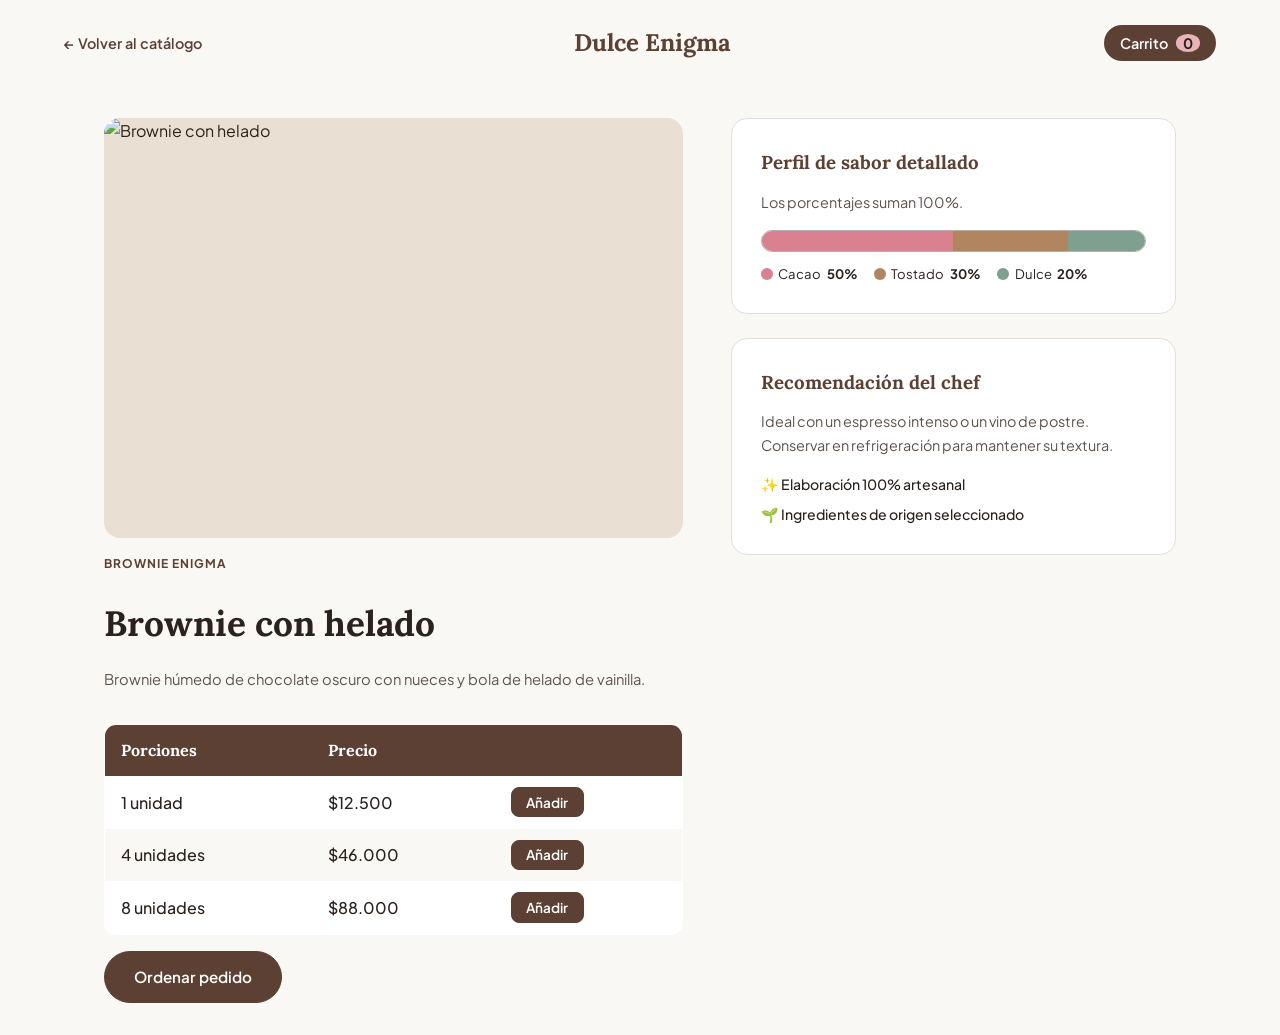
==== brownie.html @ 3a61533d "actu" ====
<!DOCTYPE html>
<html lang="es">
<head>
<meta charset="UTF-8">
<meta name="viewport" content="width=device-width, initial-scale=1.0">
<title>Brownie con helado | Dulce Enigma</title>
<link href="https://fonts.googleapis.com/css2?family=Lora:wght@400..700&family=Plus+Jakarta+Sans:wght@400;500;600;700&display=swap" rel="stylesheet">
<link rel="stylesheet" href="css/estilos.css">
<link rel="icon" type="image/png" href="img/pngwing.com.png">
</head>
<body>
<header class="encabezado"><a href="index.html" class="volver">← Volver al catálogo</a><div class="logo">Dulce Enigma</div><a href="index.html#pedido" class="enlacecarrito">Carrito <span class="contador">0</span></a></header>
<main class="detalle">
  <div class="columnaizquierda">
    <div class="fotodetalle"><img src="https://images.unsplash.com/photo-1578985545062-69928b1d9587?auto=format&fit=crop&w=800&q=80" alt="Brownie con helado"></div>
    <span class="etiqueta">Brownie Enigma</span>
    <h1>Brownie con helado</h1>
    <p class="descripcion">Brownie húmedo de chocolate oscuro con nueces y bola de helado de vainilla.</p>
    <table class="tablaporciones">
      <thead><tr><th>Porciones</th><th>Precio</th><th></th></tr></thead>
      <tbody><tr><td>1 unidad</td><td>$12.500</td><td><button class="boton agregar" data-nombre="Brownie con helado · 1 unidad" data-precio="12500">Añadir</button></td></tr><tr><td>4 unidades</td><td>$46.000</td><td><button class="boton agregar" data-nombre="Brownie con helado · 4 unidades" data-precio="46000">Añadir</button></td></tr><tr><td>8 unidades</td><td>$88.000</td><td><button class="boton agregar" data-nombre="Brownie con helado · 8 unidades" data-precio="88000">Añadir</button></td></tr></tbody>
    </table>
    <div class="filaprecio"><a href="index.html#pedido" class="boton botonsolido">Ordenar pedido</a></div>
  </div>
  <div class="columnaderecha">
    <div class="cajadetalle"><h3>Perfil de sabor detallado</h3><p>Los porcentajes suman 100%.</p><div class="barraapilada"><span style="width:50%;background:#D98190"></span><span style="width:30%;background:#B08560"></span><span style="width:20%;background:#7FA08E"></span></div><ul class="leyenda"><li><i style="background:#D98190"></i>Cacao <b>50%</b></li><li><i style="background:#B08560"></i>Tostado <b>30%</b></li><li><i style="background:#7FA08E"></i>Dulce <b>20%</b></li></ul></div>
    <div class="cajadetalle"><h3>Recomendación del chef</h3><p>Ideal con un espresso intenso o un vino de postre. Conservar en refrigeración para mantener su textura.</p><ul class="consejos"><li>✨ Elaboración 100% artesanal</li><li>🌱 Ingredientes de origen seleccionado</li></ul></div>
  </div>
</main>
<script src="js/carrito.js"></script>
</body>
</html>
---- css/estilos.css ----
:root {
    --crema: #FAF8F5;
    --blanco: #FFFFFF;
    --texto: #2B221E;
    --suave: #5E534D;
    --rosa: #E8B4B8;
    --choco: #5C4033;
    --chocooscuro: #3E2A20;
    --borde: #E4DFD6;
    --titulo: 'Lora', serif;
    --cuerpo: 'Plus Jakarta Sans', sans-serif;
}

* {
    margin: 0;
    padding: 0;
    box-sizing: border-box;
}

html {
    scroll-behavior: smooth;
}

body {
    background: var(--crema);
    color: var(--texto);
    font-family: var(--cuerpo);
    line-height: 1.6;
}

a:focus-visible,
button:focus-visible,
input:focus-visible,
select:focus-visible,
textarea:focus-visible {
    outline: 3px solid var(--choco);
    outline-offset: 2px;
}

.encabezado {
    display: flex;
    justify-content: space-between;
    align-items: center;
    flex-wrap: wrap;
    gap: 1rem;
    padding: 1.5rem 5%;
    max-width: 1300px;
    margin: 0 auto;
}

.logo {
    font-family: var(--titulo);
    font-size: 1.5rem;
    font-weight: 700;
    color: var(--choco);
}

.logoclaro {
    color: var(--blanco);
    margin-bottom: .5rem;
}

.enlaces {
    display: flex;
    gap: 1.5rem;
    align-items: center;
    flex-wrap: wrap;
}

.enlaces a,
.volver {
    text-decoration: none;
    color: var(--suave);
    font-size: .9rem;
    font-weight: 500;
}

.enlaces a:hover,
.volver:hover {
    color: var(--texto);
}

.volver {
    color: var(--choco);
    font-weight: 600;
}

.portada {
    position: relative;
    text-align: center;
    padding: 4rem 5% 3rem;
    overflow: hidden;
}

.contenidoportada {
    position: relative;
    max-width: 760px;
    margin: 0 auto;
}

.adorno {
    position: absolute;
    border-radius: 50%;
    z-index: 0;
}

.adornouno {
    width: 260px;
    height: 260px;
    background: var(--rosa);
    opacity: .35;
    top: -80px;
    left: -70px;
}

.adornodos {
    width: 200px;
    height: 200px;
    background: #C2A68C;
    opacity: .3;
    bottom: -60px;
    right: -50px;
}

.insignia {
    display: inline-block;
    font-size: .75rem;
    letter-spacing: 1.5px;
    text-transform: uppercase;
    color: var(--chocooscuro);
    background: #F1E4D6;
    padding: .4rem 1rem;
    border-radius: 50px;
    margin-bottom: 1.2rem;
    font-weight: 700;
}

.portada h1 {
    font-family: var(--titulo);
    font-size: clamp(2.2rem,5vw,3.6rem);
    line-height: 1.15;
    margin-bottom: 1rem;
}

.portada p {
    color: var(--suave);
    font-size: 1.1rem;
    margin-bottom: 2rem;
}

.boton {
    display: inline-block;
    background: transparent;
    border: 1.5px solid var(--choco);
    color: var(--choco);
    padding: .55rem 1.1rem;
    border-radius: 8px;
    font-family: var(--cuerpo);
    font-size: .85rem;
    font-weight: 600;
    cursor: pointer;
    text-decoration: none;
    text-align: center;
    transition: .3s;
}

.boton:hover {
    background: var(--choco);
    color: var(--blanco);
}

.botonsolido {
    background: var(--choco);
    color: var(--blanco);
    border-radius: 30px;
    padding: .8rem 1.8rem;
    font-size: .95rem;
}

.botonsolido:hover {
    background: var(--chocooscuro);
}

.botonclaro {
    border-color: var(--blanco);
    color: var(--blanco);
}

.botonclaro:hover {
    background: var(--blanco);
    color: var(--chocooscuro);
}

.carrusel {
    position: relative;
    max-width: 1100px;
    margin: 1rem auto 0;
    padding: 0 5%;
}

.ventana {
    scroll-behavior: smooth;
    overflow-x: auto;
    scroll-snap-type: x mandatory;
    border-radius: 20px;
}

.pista {
    display: flex;
}

.diapositiva {
    scroll-snap-align: start;
    min-width: 100%;
    position: relative;
    height: 380px;
    background: var(--chocooscuro);
}

.diapositiva img {
    width: 100%;
    height: 100%;
    object-fit: cover;
    opacity: .75;
}

.textodiapositiva {
    position: absolute;
    inset: auto 0 0 0;
    padding: 2rem;
    color: var(--blanco);
    background: linear-gradient(transparent,rgba(30,18,12,.92) 60%);
}

.textodiapositiva h3 {
    font-family: var(--titulo);
    font-size: 1.8rem;
    margin: .3rem 0;
}

.textodiapositiva p {
    max-width: 520px;
    margin-bottom: 1rem;
}

.textodiapositiva .insignia {
    margin: 0;
}

.separador {
    text-align: center;
    color: var(--choco);
    letter-spacing: 1rem;
    padding: 2.5rem 0 1rem;
}

.consola {
    background: var(--blanco);
    border: 1px solid var(--borde);
    padding: 1.8rem;
    border-radius: 16px;
    box-shadow: 0 10px 30px rgba(92,64,51,.06);
    display: flex;
    flex-direction: column;
    gap: 1.4rem;
    align-items: center;
    max-width: 500px;
    margin: 0 auto;
}

.filtros {
    display: flex;
    flex-wrap: wrap;
    gap: .5rem;
    justify-content: center;
}

.botonfiltro {
    background: var(--crema);
    border: 1px solid var(--borde);
    padding: .5rem 1.2rem;
    border-radius: 30px;
    font-family: var(--cuerpo);
    font-size: .85rem;
    color: var(--suave);
    cursor: pointer;
    transition: .3s;
}

.botonfiltro:hover,
.botonfiltro.activo {
    background: var(--choco);
    color: var(--blanco);
    border-color: var(--choco);
}

.intensidad {
    width: 100%;
    max-width: 350px;
    display: flex;
    flex-direction: column;
    gap: .5rem;
    font-size: .85rem;
    color: var(--suave);
}

.intensidad span {
    color: var(--choco);
    font-weight: 700;
}

input[type=range] {
    width: 100%;
    accent-color: var(--choco);
    cursor: pointer;
}

.seccion {
    max-width: 1300px;
    margin: 0 auto;
    padding: 4rem 5%;
}

.titulo {
    font-family: var(--titulo);
    font-size: 2rem;
    text-align: center;
    margin-bottom: 2.5rem;
}

.titulo::after {
    content: "";
    display: block;
    width: 60px;
    height: 3px;
    background: var(--rosa);
    margin: .8rem auto 0;
    border-radius: 3px;
}

.rejilla {
    display: grid;
    grid-template-columns: repeat(auto-fit,minmax(300px,1fr));
    gap: 2rem;
}

.tarjeta {
    background: var(--blanco);
    border-radius: 16px;
    overflow: hidden;
    border: 1px solid var(--borde);
    transition: .3s;
}

.tarjeta:hover {
    transform: translateY(-6px);
    box-shadow: 0 12px 30px rgba(92,64,51,.12);
}

.foto {
    height: 230px;
    overflow: hidden;
    background: #EADFD3;
}

.foto img {
    width: 100%;
    height: 100%;
    object-fit: cover;
    transition: transform .5s;
}

.tarjeta:hover .foto img {
    transform: scale(1.05);
}

.info {
    padding: 1.5rem;
}

.etiqueta {
    display: block;
    font-size: .75rem;
    color: var(--choco);
    font-weight: 700;
    text-transform: uppercase;
    letter-spacing: 1px;
    margin-bottom: .4rem;
}

.info h3 {
    font-family: var(--titulo);
    font-size: 1.3rem;
    margin-bottom: .4rem;
}

.descripcion {
    font-size: .92rem;
    color: var(--suave);
    margin-bottom: 1rem;
}

.notas {
    margin: 1rem 0;
    padding-top: .8rem;
    border-top: 1px solid var(--borde);
}

.barra {
    width: var(--ancho);
    background: var(--color);
    padding: .35rem .8rem;
    border-radius: 4px;
}

.barra span {
    font-size: .78rem;
    font-weight: 700;
    color: var(--texto);
}

.precio {
    font-weight: 700;
    font-size: 1.15rem;
}

.beneficios {
    display: grid;
    grid-template-columns: repeat(auto-fit,minmax(220px,1fr));
    gap: 1.5rem;
    background: #F1E4D6;
    padding: 3rem 5%;
    text-align: center;
}

.beneficios span {
    font-size: 2rem;
}

.beneficios h3 {
    font-family: var(--titulo);
    margin: .4rem 0;
    color: var(--chocooscuro);
}

.beneficios p {
    font-size: .9rem;
    color: var(--texto);
}

.filosofia {
    text-align: center;
    max-width: 780px;
}

.filosofia p {
    color: var(--suave);
    font-size: 1.1rem;
}

.cajapedido {
    display: grid;
    grid-template-columns: 1fr 1.3fr;
    gap: 2rem;
    align-items: start;
}

.resumen,
.formulario {
    background: var(--blanco);
    border: 1px solid var(--borde);
    border-radius: 16px;
    padding: 1.8rem;
    box-shadow: 0 10px 30px rgba(92,64,51,.05);
}

.resumen h3 {
    font-family: var(--titulo);
    margin-bottom: 1rem;
}

.nota {
    font-size: .8rem;
    color: var(--suave);
    margin-top: .5rem;
}

.formulario {
    display: flex;
    flex-direction: column;
    gap: 1rem;
}

.formulario label,
.formulario legend {
    display: flex;
    flex-direction: column;
    gap: .3rem;
    font-size: .85rem;
    font-weight: 600;
}

.formulario input,
.formulario select,
.formulario textarea {
    font-family: var(--cuerpo);
    font-size: .95rem;
    padding: .65rem .8rem;
    border: 1.5px solid #B9AEA5;
    border-radius: 8px;
    background: var(--blanco);
    color: var(--texto);
}

.fila {
    display: grid;
    grid-template-columns: 1fr 1fr;
    gap: 1rem;
}

fieldset {
    border: none;
    display: flex;
    gap: 1.5rem;
    flex-wrap: wrap;
}

.formulario .opcion {
    flex-direction: row;
    align-items: center;
    gap: .5rem;
    font-weight: 500;
}

.formulario .opcion input {
    accent-color: var(--choco);
}

.piedepagina {
    background: var(--chocooscuro);
    color: #F3EAE1;
    padding: 3rem 5% 1.5rem;
    margin-top: 2rem;
}

.columnas {
    max-width: 1200px;
    margin: 0 auto;
    display: grid;
    grid-template-columns: repeat(auto-fit,minmax(200px,1fr));
    gap: 2rem;
}

.piedepagina h4 {
    font-family: var(--titulo);
    color: var(--rosa);
    margin-bottom: .6rem;
}

.piedepagina a {
    color: #F3EAE1;
}

.piedepagina p {
    font-size: .9rem;
}

.derechos {
    text-align: center;
    border-top: 1px solid #6B5346;
    margin-top: 2rem;
    padding-top: 1rem;
}

.detalle {
    max-width: 1200px;
    margin: 2rem auto;
    padding: 0 5%;
    display: grid;
    grid-template-columns: 1.3fr 1fr;
    gap: 3rem;
    align-items: start;
}

.columnaizquierda {
    display: flex;
    flex-direction: column;
    gap: 1rem;
}

.fotodetalle {
    height: 420px;
    border-radius: 16px;
    overflow: hidden;
    background: #EADFD3;
}

.fotodetalle img {
    width: 100%;
    height: 100%;
    object-fit: cover;
}

.columnaizquierda h1 {
    font-family: var(--titulo);
    font-size: 2.2rem;
}

.filaprecio {
    display: flex;
    align-items: center;
    gap: 2rem;
}

.columnaderecha {
    display: flex;
    flex-direction: column;
    gap: 1.5rem;
}

.cajadetalle {
    background: var(--blanco);
    border: 1px solid var(--borde);
    padding: 1.8rem;
    border-radius: 16px;
}

.cajadetalle h3 {
    font-family: var(--titulo);
    color: var(--choco);
    margin-bottom: .8rem;
}

.cajadetalle p {
    font-size: .9rem;
    color: var(--suave);
    margin-bottom: 1rem;
}

.barrasabiertas {
    display: flex;
    flex-direction: column;
    gap: .6rem;
}

.consejos {
    list-style: none;
    display: flex;
    flex-direction: column;
    gap: .5rem;
    font-size: .88rem;
    font-weight: 500;
}

@media (max-width: 900px) {
    .detalle,
    .cajapedido {
        grid-template-columns: 1fr;
    }
    .diapositiva {
        height: 320px;
    }
}

@media (max-width: 520px) {
    .fila {
        grid-template-columns: 1fr;
    }
    .enlaces {
        gap: .8rem;
    }
}

@media (prefers-reduced-motion: reduce) {
    * {
        transition: none !important;
        scroll-behavior: auto;
    }
}

.busqueda {
    width: 100%;
}

.busqueda input {
    width: 100%;
    font-family: var(--cuerpo);
    font-size: .95rem;
    padding: .75rem 1.2rem;
    border: 1.5px solid #B9AEA5;
    border-radius: 30px;
    background: var(--blanco);
    color: var(--texto);
}

.soloetiqueta {
    position: absolute;
    width: 1px;
    height: 1px;
    overflow: hidden;
    clip: rect(0 0 0 0);
}

.barraapilada {
    display: flex;
    height: 22px;
    border-radius: 11px;
    overflow: hidden;
    border: 1px solid #B9AEA5;
    margin-bottom: .7rem;
}

.barraapilada span {
    display: block;
    height: 100%;
}

.leyenda {
    list-style: none;
    display: flex;
    flex-wrap: wrap;
    gap: .3rem 1rem;
    font-size: .82rem;
    color: var(--texto);
}

.leyenda li {
    display: flex;
    align-items: center;
    gap: .35rem;
}

.leyenda i {
    width: 12px;
    height: 12px;
    border-radius: 50%;
    display: inline-block;
}

.tablaporciones {
    width: 100%;
    border-collapse: collapse;
    background: var(--blanco);
    border: 1px solid var(--borde);
    border-radius: 12px;
    overflow: hidden;
}

.tablaporciones th {
    background: var(--choco);
    color: var(--blanco);
    text-align: left;
    padding: .8rem 1rem;
    font-family: var(--titulo);
}

.tablaporciones td {
    padding: .7rem 1rem;
    color: var(--texto);
    font-weight: 500;
}

.tablaporciones tbody tr:nth-child(even) {
    background: var(--crema);
}

.notas summary {
    cursor: pointer;
    font-size: .75rem;
    color: var(--suave);
    text-transform: uppercase;
    letter-spacing: 1.2px;
    font-weight: 700;
}

.notas summary:hover {
    color: var(--choco);
}

.notas .barraapilada {
    margin-top: .8rem;
}

.flechacarrusel {
    position: absolute;
    top: 50%;
    transform: translateY(-50%);
    width: 44px;
    height: 44px;
    border-radius: 50%;
    background: var(--blanco);
    color: var(--chocooscuro);
    font-size: 1.6rem;
    text-decoration: none;
    display: flex;
    align-items: center;
    justify-content: center;
    box-shadow: 0 4px 12px rgba(0, 0, 0, .25);
}

.izquierda {
    left: 12px;
}

.derecha {
    right: 12px;
}

.pietarjeta {
    display: flex;
    justify-content: space-between;
    align-items: center;
    border-top: 1px solid var(--borde);
    padding-top: 1rem;
}

.pasos {
    padding-left: 1.2rem;
    display: flex;
    flex-direction: column;
    gap: .6rem;
    font-size: .95rem;
    color: var(--texto);
}

.agregar {
    width: 100%;
    margin-top: .8rem;
    background: var(--choco);
    color: var(--blanco);
}

.agregar:hover {
    background: var(--chocooscuro);
}

.tablaporciones .agregar {
    width: auto;
    margin: 0;
    padding: .35rem .9rem;
}

.enlacecarrito {
    background: var(--choco);
    color: var(--blanco) !important;
    padding: .4rem 1rem;
    border-radius: 30px;
    text-decoration: none;
    font-size: .9rem;
    font-weight: 600;
}

.contador {
    background: var(--rosa);
    color: var(--texto);
    border-radius: 50%;
    padding: 0 .45rem;
    margin-left: .3rem;
    font-weight: 700;
}

.listacarrito {
    list-style: none;
    display: flex;
    flex-direction: column;
    gap: .8rem;
    margin-bottom: 1rem;
    font-size: .9rem;
}

.listacarrito li {
    display: flex;
    justify-content: space-between;
    gap: 1rem;
    border-bottom: 1px solid var(--borde);
    padding-bottom: .6rem;
}

.totalcarrito {
    display: flex;
    justify-content: space-between;
    font-size: 1.2rem;
    margin-bottom: 1rem;
}
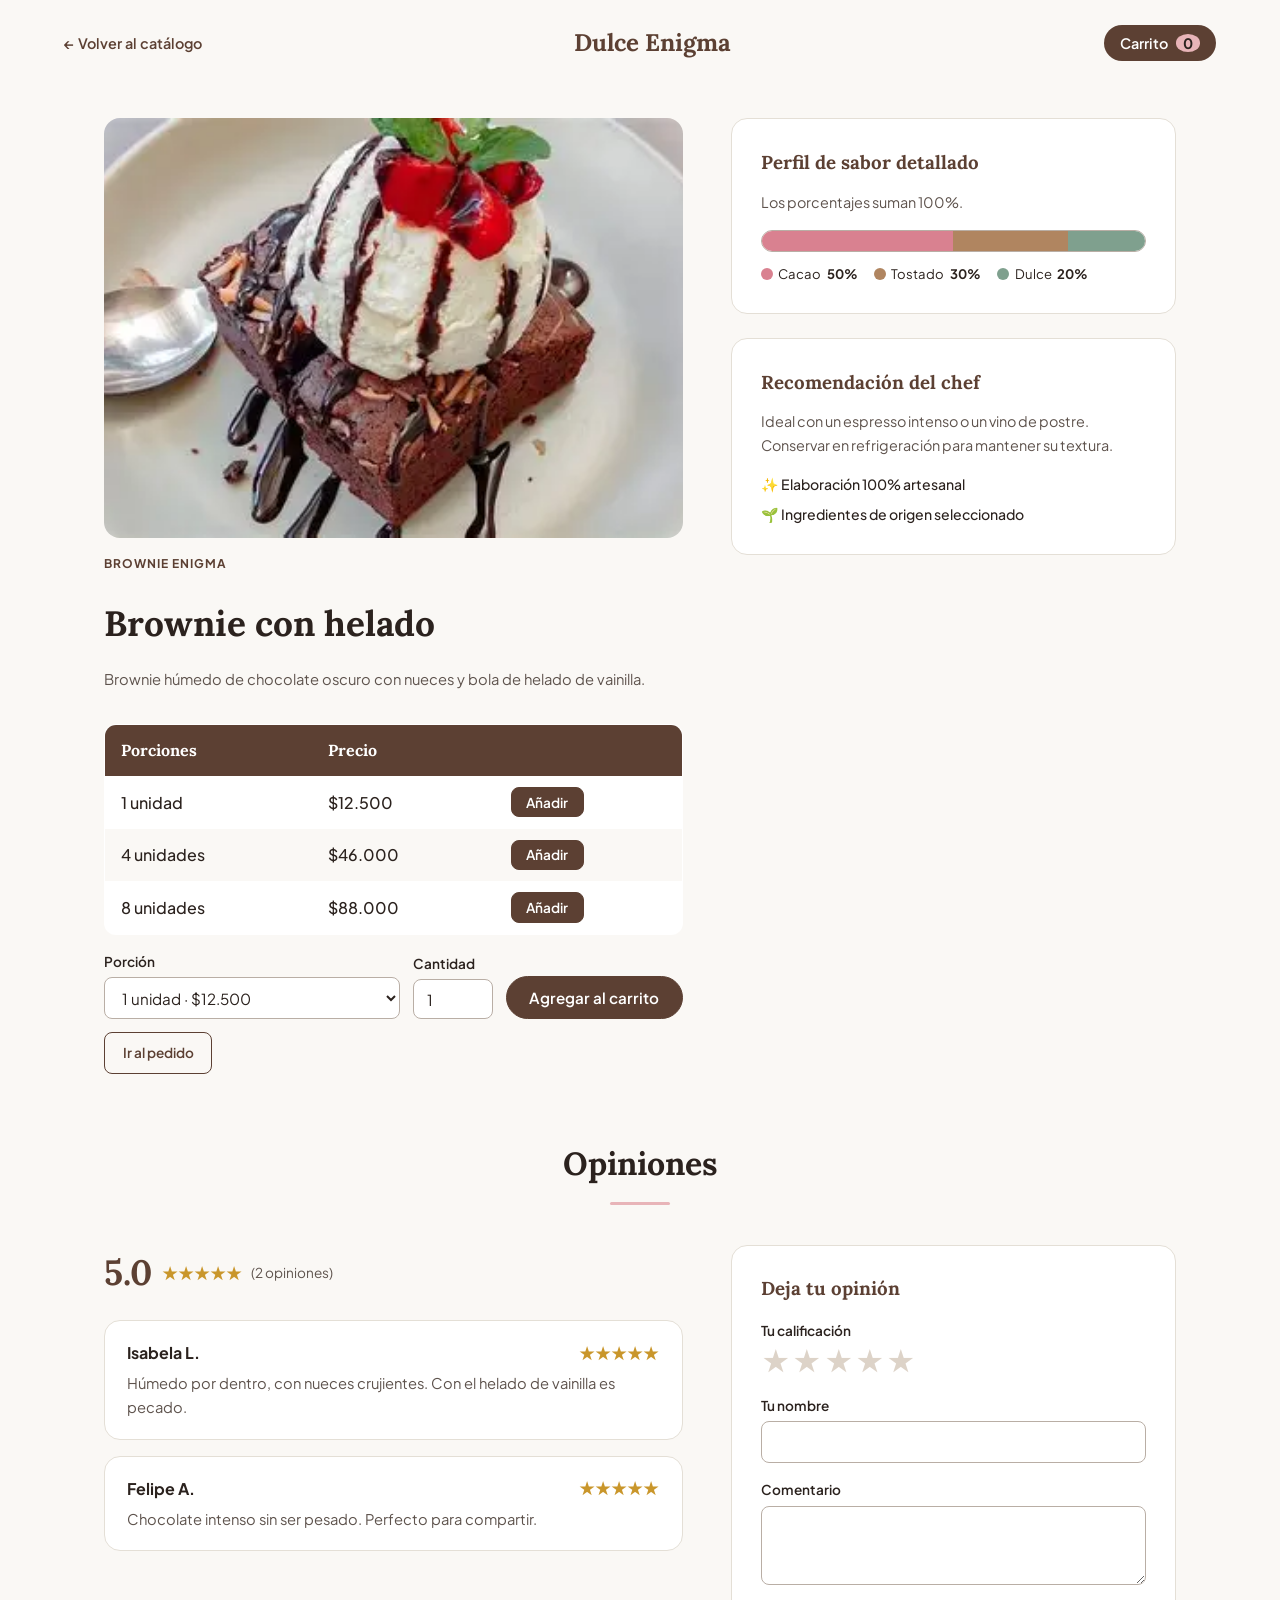
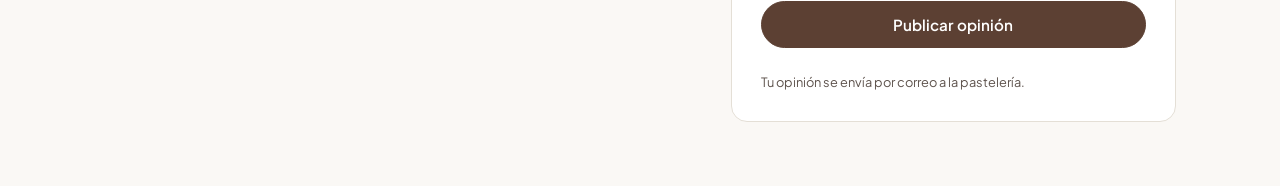
==== commit 35e6d886: "actu" ====
--- a/brownie.html
+++ b/brownie.html
@@ -1,32 +1,136 @@
 <!DOCTYPE html>
 <html lang="es">
 <head>
-<meta charset="UTF-8">
-<meta name="viewport" content="width=device-width, initial-scale=1.0">
-<title>Brownie con helado | Dulce Enigma</title>
-<link href="https://fonts.googleapis.com/css2?family=Lora:wght@400..700&family=Plus+Jakarta+Sans:wght@400;500;600;700&display=swap" rel="stylesheet">
-<link rel="stylesheet" href="css/estilos.css">
-<link rel="icon" type="image/png" href="img/pngwing.com.png">
+  <meta charset="UTF-8">
+  <meta name="viewport" content="width=device-width, initial-scale=1.0">
+  <title>Brownie con helado | Dulce Enigma</title>
+  <link href="https://fonts.googleapis.com/css2?family=Lora:wght@400..700&family=Plus+Jakarta+Sans:wght@400;500;600;700&display=swap" rel="stylesheet">
+  <link rel="stylesheet" href="css/estilos.css">
+  <link rel="icon" type="image/png" href="img/pngwing.com.png">
 </head>
 <body>
-<header class="encabezado"><a href="index.html" class="volver">← Volver al catálogo</a><div class="logo">Dulce Enigma</div><a href="index.html#pedido" class="enlacecarrito">Carrito <span class="contador">0</span></a></header>
-<main class="detalle">
-  <div class="columnaizquierda">
-    <div class="fotodetalle"><img src="https://images.unsplash.com/photo-1578985545062-69928b1d9587?auto=format&fit=crop&w=800&q=80" alt="Brownie con helado"></div>
-    <span class="etiqueta">Brownie Enigma</span>
-    <h1>Brownie con helado</h1>
-    <p class="descripcion">Brownie húmedo de chocolate oscuro con nueces y bola de helado de vainilla.</p>
-    <table class="tablaporciones">
-      <thead><tr><th>Porciones</th><th>Precio</th><th></th></tr></thead>
-      <tbody><tr><td>1 unidad</td><td>$12.500</td><td><button class="boton agregar" data-nombre="Brownie con helado · 1 unidad" data-precio="12500">Añadir</button></td></tr><tr><td>4 unidades</td><td>$46.000</td><td><button class="boton agregar" data-nombre="Brownie con helado · 4 unidades" data-precio="46000">Añadir</button></td></tr><tr><td>8 unidades</td><td>$88.000</td><td><button class="boton agregar" data-nombre="Brownie con helado · 8 unidades" data-precio="88000">Añadir</button></td></tr></tbody>
-    </table>
-    <div class="filaprecio"><a href="index.html#pedido" class="boton botonsolido">Ordenar pedido</a></div>
-  </div>
-  <div class="columnaderecha">
-    <div class="cajadetalle"><h3>Perfil de sabor detallado</h3><p>Los porcentajes suman 100%.</p><div class="barraapilada"><span style="width:50%;background:#D98190"></span><span style="width:30%;background:#B08560"></span><span style="width:20%;background:#7FA08E"></span></div><ul class="leyenda"><li><i style="background:#D98190"></i>Cacao <b>50%</b></li><li><i style="background:#B08560"></i>Tostado <b>30%</b></li><li><i style="background:#7FA08E"></i>Dulce <b>20%</b></li></ul></div>
-    <div class="cajadetalle"><h3>Recomendación del chef</h3><p>Ideal con un espresso intenso o un vino de postre. Conservar en refrigeración para mantener su textura.</p><ul class="consejos"><li>✨ Elaboración 100% artesanal</li><li>🌱 Ingredientes de origen seleccionado</li></ul></div>
-  </div>
-</main>
-<script src="js/carrito.js"></script>
+
+  <header class="encabezado">
+    <a href="index.html" class="volver">← Volver al catálogo</a>
+    <div class="logo">Dulce Enigma</div>
+    <a href="pedido.html" class="enlacecarrito">Carrito <span class="contador">0</span></a>
+  </header>
+
+  <main class="detalle">
+
+    <div class="columnaizquierda">
+      <div class="fotodetalle">
+        <img src="img/OIP (2).webp" alt="Brownie con helado">
+      </div>
+      <span class="etiqueta">Brownie Enigma</span>
+      <h1>Brownie con helado</h1>
+      <p class="descripcion">Brownie húmedo de chocolate oscuro con nueces y bola de helado de vainilla.</p>
+
+      <table class="tablaporciones">
+        <thead>
+          <tr><th>Porciones</th><th>Precio</th><th></th></tr>
+        </thead>
+        <tbody>
+          <tr>
+            <td>1 unidad</td>
+            <td>$12.500</td>
+            <td><button class="boton agregar" data-nombre="Brownie con helado · 1 unidad" data-precio="12500">Añadir</button></td>
+          </tr>
+          <tr>
+            <td>4 unidades</td>
+            <td>$46.000</td>
+            <td><button class="boton agregar" data-nombre="Brownie con helado · 4 unidades" data-precio="46000">Añadir</button></td>
+          </tr>
+          <tr>
+            <td>8 unidades</td>
+            <td>$88.000</td>
+            <td><button class="boton agregar" data-nombre="Brownie con helado · 8 unidades" data-precio="88000">Añadir</button></td>
+          </tr>
+        </tbody>
+      </table>
+
+      <form class="formagregar">
+        <label class="porcion">Porción
+          <select name="porcion">
+          <option value="12500" data-nombre="Brownie con helado · 1 unidad">1 unidad · $12.500</option>
+          <option value="46000" data-nombre="Brownie con helado · 4 unidades">4 unidades · $46.000</option>
+          <option value="88000" data-nombre="Brownie con helado · 8 unidades">8 unidades · $88.000</option>
+          </select>
+        </label>
+        <label>Cantidad
+          <input type="number" name="cantidad" min="1" max="20" value="1">
+        </label>
+        <button type="submit" class="boton botonsolido">Agregar al carrito</button>
+        <a href="pedido.html" class="boton">Ir al pedido</a>
+      </form>
+    </div>
+
+    <div class="columnaderecha">
+      <div class="cajadetalle">
+        <h3>Perfil de sabor detallado</h3>
+        <p>Los porcentajes suman 100%.</p>
+        <div class="barraapilada perfil-50-30-20"><span></span><span></span><span></span></div>
+        <ul class="leyenda">
+          <li><i></i>Cacao <b>50%</b></li>
+          <li><i></i>Tostado <b>30%</b></li>
+          <li><i></i>Dulce <b>20%</b></li>
+        </ul>
+      </div>
+
+      <div class="cajadetalle">
+        <h3>Recomendación del chef</h3>
+        <p>Ideal con un espresso intenso o un vino de postre. Conservar en refrigeración para mantener su textura.</p>
+        <ul class="consejos">
+          <li>✨ Elaboración 100% artesanal</li>
+          <li>🌱 Ingredientes de origen seleccionado</li>
+        </ul>
+      </div>
+    </div>
+
+  </main>
+
+  <section class="opiniones seccion" aria-labelledby="titopiniones">
+    <h2 class="titulo" id="titopiniones">Opiniones</h2>
+    <div class="cuerpoopiniones">
+      <div>
+        <p class="resumenopiniones">
+          <strong class="promedio">5.0</strong>
+          <span class="estrellas" style="--nota:5.00" role="img" aria-label="Calificación promedio">★★★★★</span>
+          <span class="totalopiniones">(2 opiniones)</span>
+        </p>
+        <div class="listaopiniones">
+        <article class="opinion" data-nota="5">
+          <header><strong>Isabela L.</strong><span class="estrellas" style="--nota:5" role="img" aria-label="5 de 5 estrellas">★★★★★</span></header>
+          <p>Húmedo por dentro, con nueces crujientes. Con el helado de vainilla es pecado.</p>
+        </article>
+        <article class="opinion" data-nota="5">
+          <header><strong>Felipe A.</strong><span class="estrellas" style="--nota:5" role="img" aria-label="5 de 5 estrellas">★★★★★</span></header>
+          <p>Chocolate intenso sin ser pesado. Perfecto para compartir.</p>
+        </article>
+        </div>
+      </div>
+
+      <form class="formopinion" action="mailto:dulcenigma@gmail.com" method="post" enctype="text/plain">
+        <h3>Deja tu opinión</h3>
+        <div class="grupoestrellas">
+          <p>Tu calificación</p>
+          <div class="estrellasinput" role="radiogroup" aria-label="Calificación">
+          <input type="radio" name="nota" id="n5" value="5" required><label for="n5" title="5 estrellas"><span class="soloetiqueta">5 estrellas</span>★</label>
+          <input type="radio" name="nota" id="n4" value="4" required><label for="n4" title="4 estrellas"><span class="soloetiqueta">4 estrellas</span>★</label>
+          <input type="radio" name="nota" id="n3" value="3" required><label for="n3" title="3 estrellas"><span class="soloetiqueta">3 estrellas</span>★</label>
+          <input type="radio" name="nota" id="n2" value="2" required><label for="n2" title="2 estrellas"><span class="soloetiqueta">2 estrellas</span>★</label>
+          <input type="radio" name="nota" id="n1" value="1" required><label for="n1" title="1 estrellas"><span class="soloetiqueta">1 estrellas</span>★</label>
+          </div>
+        </div>
+        <label>Tu nombre<input type="text" name="nombre" required maxlength="40" autocomplete="name"></label>
+        <label>Comentario<textarea name="texto" rows="3" required maxlength="280"></textarea></label>
+        <button type="submit" class="boton botonsolido">Publicar opinión</button>
+        <p class="nota">Tu opinión se envía por correo a la pastelería.</p>
+      </form>
+    </div>
+  </section>
+
+
+  <script src="js/carrito.js"></script>
 </body>
 </html>
--- a/css/estilos.css
+++ b/css/estilos.css
@@ -7,6 +7,9 @@
     --choco: #5C4033;
     --chocooscuro: #3E2A20;
     --borde: #E4DFD6;
+    --sabor1: #D98190;
+    --sabor2: #B08560;
+    --sabor3: #7FA08E;
     --titulo: 'Lora', serif;
     --cuerpo: 'Plus Jakarta Sans', sans-serif;
 }
@@ -191,6 +194,23 @@
     color: var(--chocooscuro);
 }
 
+.agregar {
+    width: 100%;
+    margin-top: .8rem;
+    background: var(--choco);
+    color: var(--blanco);
+}
+
+.agregar:hover {
+    background: var(--chocooscuro);
+}
+
+.tablaporciones .agregar {
+    width: auto;
+    margin: 0;
+    padding: .35rem .9rem;
+}
+
 .carrusel {
     position: relative;
     max-width: 1100px;
@@ -245,540 +265,6 @@
 
 .textodiapositiva .insignia {
     margin: 0;
-}
-
-.separador {
-    text-align: center;
-    color: var(--choco);
-    letter-spacing: 1rem;
-    padding: 2.5rem 0 1rem;
-}
-
-.consola {
-    background: var(--blanco);
-    border: 1px solid var(--borde);
-    padding: 1.8rem;
-    border-radius: 16px;
-    box-shadow: 0 10px 30px rgba(92,64,51,.06);
-    display: flex;
-    flex-direction: column;
-    gap: 1.4rem;
-    align-items: center;
-    max-width: 500px;
-    margin: 0 auto;
-}
-
-.filtros {
-    display: flex;
-    flex-wrap: wrap;
-    gap: .5rem;
-    justify-content: center;
-}
-
-.botonfiltro {
-    background: var(--crema);
-    border: 1px solid var(--borde);
-    padding: .5rem 1.2rem;
-    border-radius: 30px;
-    font-family: var(--cuerpo);
-    font-size: .85rem;
-    color: var(--suave);
-    cursor: pointer;
-    transition: .3s;
-}
-
-.botonfiltro:hover,
-.botonfiltro.activo {
-    background: var(--choco);
-    color: var(--blanco);
-    border-color: var(--choco);
-}
-
-.intensidad {
-    width: 100%;
-    max-width: 350px;
-    display: flex;
-    flex-direction: column;
-    gap: .5rem;
-    font-size: .85rem;
-    color: var(--suave);
-}
-
-.intensidad span {
-    color: var(--choco);
-    font-weight: 700;
-}
-
-input[type=range] {
-    width: 100%;
-    accent-color: var(--choco);
-    cursor: pointer;
-}
-
-.seccion {
-    max-width: 1300px;
-    margin: 0 auto;
-    padding: 4rem 5%;
-}
-
-.titulo {
-    font-family: var(--titulo);
-    font-size: 2rem;
-    text-align: center;
-    margin-bottom: 2.5rem;
-}
-
-.titulo::after {
-    content: "";
-    display: block;
-    width: 60px;
-    height: 3px;
-    background: var(--rosa);
-    margin: .8rem auto 0;
-    border-radius: 3px;
-}
-
-.rejilla {
-    display: grid;
-    grid-template-columns: repeat(auto-fit,minmax(300px,1fr));
-    gap: 2rem;
-}
-
-.tarjeta {
-    background: var(--blanco);
-    border-radius: 16px;
-    overflow: hidden;
-    border: 1px solid var(--borde);
-    transition: .3s;
-}
-
-.tarjeta:hover {
-    transform: translateY(-6px);
-    box-shadow: 0 12px 30px rgba(92,64,51,.12);
-}
-
-.foto {
-    height: 230px;
-    overflow: hidden;
-    background: #EADFD3;
-}
-
-.foto img {
-    width: 100%;
-    height: 100%;
-    object-fit: cover;
-    transition: transform .5s;
-}
-
-.tarjeta:hover .foto img {
-    transform: scale(1.05);
-}
-
-.info {
-    padding: 1.5rem;
-}
-
-.etiqueta {
-    display: block;
-    font-size: .75rem;
-    color: var(--choco);
-    font-weight: 700;
-    text-transform: uppercase;
-    letter-spacing: 1px;
-    margin-bottom: .4rem;
-}
-
-.info h3 {
-    font-family: var(--titulo);
-    font-size: 1.3rem;
-    margin-bottom: .4rem;
-}
-
-.descripcion {
-    font-size: .92rem;
-    color: var(--suave);
-    margin-bottom: 1rem;
-}
-
-.notas {
-    margin: 1rem 0;
-    padding-top: .8rem;
-    border-top: 1px solid var(--borde);
-}
-
-.barra {
-    width: var(--ancho);
-    background: var(--color);
-    padding: .35rem .8rem;
-    border-radius: 4px;
-}
-
-.barra span {
-    font-size: .78rem;
-    font-weight: 700;
-    color: var(--texto);
-}
-
-.precio {
-    font-weight: 700;
-    font-size: 1.15rem;
-}
-
-.beneficios {
-    display: grid;
-    grid-template-columns: repeat(auto-fit,minmax(220px,1fr));
-    gap: 1.5rem;
-    background: #F1E4D6;
-    padding: 3rem 5%;
-    text-align: center;
-}
-
-.beneficios span {
-    font-size: 2rem;
-}
-
-.beneficios h3 {
-    font-family: var(--titulo);
-    margin: .4rem 0;
-    color: var(--chocooscuro);
-}
-
-.beneficios p {
-    font-size: .9rem;
-    color: var(--texto);
-}
-
-.filosofia {
-    text-align: center;
-    max-width: 780px;
-}
-
-.filosofia p {
-    color: var(--suave);
-    font-size: 1.1rem;
-}
-
-.cajapedido {
-    display: grid;
-    grid-template-columns: 1fr 1.3fr;
-    gap: 2rem;
-    align-items: start;
-}
-
-.resumen,
-.formulario {
-    background: var(--blanco);
-    border: 1px solid var(--borde);
-    border-radius: 16px;
-    padding: 1.8rem;
-    box-shadow: 0 10px 30px rgba(92,64,51,.05);
-}
-
-.resumen h3 {
-    font-family: var(--titulo);
-    margin-bottom: 1rem;
-}
-
-.nota {
-    font-size: .8rem;
-    color: var(--suave);
-    margin-top: .5rem;
-}
-
-.formulario {
-    display: flex;
-    flex-direction: column;
-    gap: 1rem;
-}
-
-.formulario label,
-.formulario legend {
-    display: flex;
-    flex-direction: column;
-    gap: .3rem;
-    font-size: .85rem;
-    font-weight: 600;
-}
-
-.formulario input,
-.formulario select,
-.formulario textarea {
-    font-family: var(--cuerpo);
-    font-size: .95rem;
-    padding: .65rem .8rem;
-    border: 1.5px solid #B9AEA5;
-    border-radius: 8px;
-    background: var(--blanco);
-    color: var(--texto);
-}
-
-.fila {
-    display: grid;
-    grid-template-columns: 1fr 1fr;
-    gap: 1rem;
-}
-
-fieldset {
-    border: none;
-    display: flex;
-    gap: 1.5rem;
-    flex-wrap: wrap;
-}
-
-.formulario .opcion {
-    flex-direction: row;
-    align-items: center;
-    gap: .5rem;
-    font-weight: 500;
-}
-
-.formulario .opcion input {
-    accent-color: var(--choco);
-}
-
-.piedepagina {
-    background: var(--chocooscuro);
-    color: #F3EAE1;
-    padding: 3rem 5% 1.5rem;
-    margin-top: 2rem;
-}
-
-.columnas {
-    max-width: 1200px;
-    margin: 0 auto;
-    display: grid;
-    grid-template-columns: repeat(auto-fit,minmax(200px,1fr));
-    gap: 2rem;
-}
-
-.piedepagina h4 {
-    font-family: var(--titulo);
-    color: var(--rosa);
-    margin-bottom: .6rem;
-}
-
-.piedepagina a {
-    color: #F3EAE1;
-}
-
-.piedepagina p {
-    font-size: .9rem;
-}
-
-.derechos {
-    text-align: center;
-    border-top: 1px solid #6B5346;
-    margin-top: 2rem;
-    padding-top: 1rem;
-}
-
-.detalle {
-    max-width: 1200px;
-    margin: 2rem auto;
-    padding: 0 5%;
-    display: grid;
-    grid-template-columns: 1.3fr 1fr;
-    gap: 3rem;
-    align-items: start;
-}
-
-.columnaizquierda {
-    display: flex;
-    flex-direction: column;
-    gap: 1rem;
-}
-
-.fotodetalle {
-    height: 420px;
-    border-radius: 16px;
-    overflow: hidden;
-    background: #EADFD3;
-}
-
-.fotodetalle img {
-    width: 100%;
-    height: 100%;
-    object-fit: cover;
-}
-
-.columnaizquierda h1 {
-    font-family: var(--titulo);
-    font-size: 2.2rem;
-}
-
-.filaprecio {
-    display: flex;
-    align-items: center;
-    gap: 2rem;
-}
-
-.columnaderecha {
-    display: flex;
-    flex-direction: column;
-    gap: 1.5rem;
-}
-
-.cajadetalle {
-    background: var(--blanco);
-    border: 1px solid var(--borde);
-    padding: 1.8rem;
-    border-radius: 16px;
-}
-
-.cajadetalle h3 {
-    font-family: var(--titulo);
-    color: var(--choco);
-    margin-bottom: .8rem;
-}
-
-.cajadetalle p {
-    font-size: .9rem;
-    color: var(--suave);
-    margin-bottom: 1rem;
-}
-
-.barrasabiertas {
-    display: flex;
-    flex-direction: column;
-    gap: .6rem;
-}
-
-.consejos {
-    list-style: none;
-    display: flex;
-    flex-direction: column;
-    gap: .5rem;
-    font-size: .88rem;
-    font-weight: 500;
-}
-
-@media (max-width: 900px) {
-    .detalle,
-    .cajapedido {
-        grid-template-columns: 1fr;
-    }
-    .diapositiva {
-        height: 320px;
-    }
-}
-
-@media (max-width: 520px) {
-    .fila {
-        grid-template-columns: 1fr;
-    }
-    .enlaces {
-        gap: .8rem;
-    }
-}
-
-@media (prefers-reduced-motion: reduce) {
-    * {
-        transition: none !important;
-        scroll-behavior: auto;
-    }
-}
-
-.busqueda {
-    width: 100%;
-}
-
-.busqueda input {
-    width: 100%;
-    font-family: var(--cuerpo);
-    font-size: .95rem;
-    padding: .75rem 1.2rem;
-    border: 1.5px solid #B9AEA5;
-    border-radius: 30px;
-    background: var(--blanco);
-    color: var(--texto);
-}
-
-.soloetiqueta {
-    position: absolute;
-    width: 1px;
-    height: 1px;
-    overflow: hidden;
-    clip: rect(0 0 0 0);
-}
-
-.barraapilada {
-    display: flex;
-    height: 22px;
-    border-radius: 11px;
-    overflow: hidden;
-    border: 1px solid #B9AEA5;
-    margin-bottom: .7rem;
-}
-
-.barraapilada span {
-    display: block;
-    height: 100%;
-}
-
-.leyenda {
-    list-style: none;
-    display: flex;
-    flex-wrap: wrap;
-    gap: .3rem 1rem;
-    font-size: .82rem;
-    color: var(--texto);
-}
-
-.leyenda li {
-    display: flex;
-    align-items: center;
-    gap: .35rem;
-}
-
-.leyenda i {
-    width: 12px;
-    height: 12px;
-    border-radius: 50%;
-    display: inline-block;
-}
-
-.tablaporciones {
-    width: 100%;
-    border-collapse: collapse;
-    background: var(--blanco);
-    border: 1px solid var(--borde);
-    border-radius: 12px;
-    overflow: hidden;
-}
-
-.tablaporciones th {
-    background: var(--choco);
-    color: var(--blanco);
-    text-align: left;
-    padding: .8rem 1rem;
-    font-family: var(--titulo);
-}
-
-.tablaporciones td {
-    padding: .7rem 1rem;
-    color: var(--texto);
-    font-weight: 500;
-}
-
-.tablaporciones tbody tr:nth-child(even) {
-    background: var(--crema);
-}
-
-.notas summary {
-    cursor: pointer;
-    font-size: .75rem;
-    color: var(--suave);
-    text-transform: uppercase;
-    letter-spacing: 1.2px;
-    font-weight: 700;
-}
-
-.notas summary:hover {
-    color: var(--choco);
-}
-
-.notas .barraapilada {
-    margin-top: .8rem;
 }
 
 .flechacarrusel {
@@ -806,6 +292,205 @@
     right: 12px;
 }
 
+.separador {
+    text-align: center;
+    color: var(--choco);
+    letter-spacing: 1rem;
+    padding: 2.5rem 0 1rem;
+}
+
+.consola {
+    background: var(--blanco);
+    border: 1px solid var(--borde);
+    padding: 1.8rem;
+    border-radius: 16px;
+    box-shadow: 0 10px 30px rgba(92,64,51,.06);
+    display: flex;
+    flex-direction: column;
+    gap: 1.4rem;
+    align-items: center;
+    max-width: 500px;
+    margin: 0 auto;
+}
+
+.busqueda {
+    width: 100%;
+}
+
+.busqueda input {
+    width: 100%;
+    font-family: var(--cuerpo);
+    font-size: .95rem;
+    padding: .75rem 1.2rem;
+    border: 1.5px solid #B9AEA5;
+    border-radius: 30px;
+    background: var(--blanco);
+    color: var(--texto);
+}
+
+.soloetiqueta {
+    position: absolute;
+    width: 1px;
+    height: 1px;
+    overflow: hidden;
+    clip: rect(0 0 0 0);
+}
+
+.filtros {
+    display: flex;
+    flex-wrap: wrap;
+    gap: .5rem;
+    justify-content: center;
+}
+
+.botonfiltro {
+    background: var(--crema);
+    border: 1px solid var(--borde);
+    padding: .5rem 1.2rem;
+    border-radius: 30px;
+    font-family: var(--cuerpo);
+    font-size: .85rem;
+    color: var(--suave);
+    cursor: pointer;
+    transition: .3s;
+}
+
+.botonfiltro:hover,
+.botonfiltro.activo {
+    background: var(--choco);
+    color: var(--blanco);
+    border-color: var(--choco);
+}
+
+.intensidad {
+    width: 100%;
+    max-width: 350px;
+    display: flex;
+    flex-direction: column;
+    gap: .5rem;
+    font-size: .85rem;
+    color: var(--suave);
+}
+
+.intensidad span {
+    color: var(--choco);
+    font-weight: 700;
+}
+
+input[type=range] {
+    width: 100%;
+    accent-color: var(--choco);
+    cursor: pointer;
+}
+
+.seccion {
+    max-width: 1300px;
+    margin: 0 auto;
+    padding: 4rem 5%;
+}
+
+.titulo {
+    font-family: var(--titulo);
+    font-size: 2rem;
+    text-align: center;
+    margin-bottom: 2.5rem;
+}
+
+.titulo::after {
+    content: "";
+    display: block;
+    width: 60px;
+    height: 3px;
+    background: var(--rosa);
+    margin: .8rem auto 0;
+    border-radius: 3px;
+}
+
+.rejilla {
+    display: grid;
+    grid-template-columns: repeat(auto-fit,minmax(300px,1fr));
+    gap: 2rem;
+}
+
+.tarjeta {
+    background: var(--blanco);
+    border-radius: 16px;
+    overflow: hidden;
+    border: 1px solid var(--borde);
+    transition: .3s;
+}
+
+.tarjeta:hover {
+    transform: translateY(-6px);
+    box-shadow: 0 12px 30px rgba(92,64,51,.12);
+}
+
+.foto {
+    height: 230px;
+    overflow: hidden;
+    background: #EADFD3;
+}
+
+.foto img {
+    width: 100%;
+    height: 100%;
+    object-fit: cover;
+    transition: transform .5s;
+}
+
+.tarjeta:hover .foto img {
+    transform: scale(1.05);
+}
+
+.info {
+    padding: 1.5rem;
+}
+
+.etiqueta {
+    display: block;
+    font-size: .75rem;
+    color: var(--choco);
+    font-weight: 700;
+    text-transform: uppercase;
+    letter-spacing: 1px;
+    margin-bottom: .4rem;
+}
+
+.info h3 {
+    font-family: var(--titulo);
+    font-size: 1.3rem;
+    margin-bottom: .4rem;
+}
+
+.descripcion {
+    font-size: .92rem;
+    color: var(--suave);
+    margin-bottom: 1rem;
+}
+
+.notas {
+    margin: 1rem 0;
+    padding-top: .8rem;
+    border-top: 1px solid var(--borde);
+}
+
+.notas summary {
+    cursor: pointer;
+    font-size: .75rem;
+    color: var(--suave);
+    text-transform: uppercase;
+    letter-spacing: 1.2px;
+    font-weight: 700;
+}
+
+.notas summary:hover {
+    color: var(--choco);
+}
+
+.notas .barraapilada {
+    margin-top: .8rem;
+}
+
 .pietarjeta {
     display: flex;
     justify-content: space-between;
@@ -814,6 +499,126 @@
     padding-top: 1rem;
 }
 
+.precio {
+    font-weight: 700;
+    font-size: 1.15rem;
+}
+
+.barraapilada {
+    display: flex;
+    height: 22px;
+    border-radius: 11px;
+    overflow: hidden;
+    border: 1px solid #B9AEA5;
+    margin-bottom: .7rem;
+}
+
+.barraapilada span {
+    display: block;
+    height: 100%;
+}
+
+.barraapilada span:nth-child(1) { background: var(--sabor1); }
+.barraapilada span:nth-child(2) { background: var(--sabor2); }
+.barraapilada span:nth-child(3) { background: var(--sabor3); }
+
+.perfil-45-35-20 span:nth-child(1) { width: 45%; }
+.perfil-45-35-20 span:nth-child(2) { width: 35%; }
+.perfil-45-35-20 span:nth-child(3) { width: 20%; }
+
+.perfil-45-30-25 span:nth-child(1) { width: 45%; }
+.perfil-45-30-25 span:nth-child(2) { width: 30%; }
+.perfil-45-30-25 span:nth-child(3) { width: 25%; }
+
+.perfil-40-35-25 span:nth-child(1) { width: 40%; }
+.perfil-40-35-25 span:nth-child(2) { width: 35%; }
+.perfil-40-35-25 span:nth-child(3) { width: 25%; }
+
+.perfil-50-30-20 span:nth-child(1) { width: 50%; }
+.perfil-50-30-20 span:nth-child(2) { width: 30%; }
+.perfil-50-30-20 span:nth-child(3) { width: 20%; }
+
+.leyenda {
+    list-style: none;
+    display: flex;
+    flex-wrap: wrap;
+    gap: .3rem 1rem;
+    font-size: .82rem;
+    color: var(--texto);
+}
+
+.leyenda li {
+    display: flex;
+    align-items: center;
+    gap: .35rem;
+}
+
+.leyenda i {
+    width: 12px;
+    height: 12px;
+    border-radius: 50%;
+    display: inline-block;
+}
+
+.leyenda li:nth-child(1) i { background: var(--sabor1); }
+.leyenda li:nth-child(2) i { background: var(--sabor2); }
+.leyenda li:nth-child(3) i { background: var(--sabor3); }
+
+.beneficios {
+    display: grid;
+    grid-template-columns: repeat(auto-fit,minmax(220px,1fr));
+    gap: 1.5rem;
+    background: #F1E4D6;
+    padding: 3rem 5%;
+    text-align: center;
+}
+
+.beneficios span {
+    font-size: 2rem;
+}
+
+.beneficios h3 {
+    font-family: var(--titulo);
+    margin: .4rem 0;
+    color: var(--chocooscuro);
+}
+
+.beneficios p {
+    font-size: .9rem;
+    color: var(--texto);
+}
+
+.filosofia {
+    text-align: center;
+    max-width: 780px;
+}
+
+.filosofia p {
+    color: var(--suave);
+    font-size: 1.1rem;
+}
+
+.cajapedido {
+    display: grid;
+    grid-template-columns: 1fr 1.3fr;
+    gap: 2rem;
+    align-items: start;
+}
+
+.resumen,
+.formulario {
+    background: var(--blanco);
+    border: 1px solid var(--borde);
+    border-radius: 16px;
+    padding: 1.8rem;
+    box-shadow: 0 10px 30px rgba(92,64,51,.05);
+}
+
+.resumen h3 {
+    font-family: var(--titulo);
+    margin-bottom: 1rem;
+}
+
 .pasos {
     padding-left: 1.2rem;
     display: flex;
@@ -823,21 +628,198 @@
     color: var(--texto);
 }
 
-.agregar {
+.nota {
+    font-size: .8rem;
+    color: var(--suave);
+    margin-top: .5rem;
+}
+
+.formulario {
+    display: flex;
+    flex-direction: column;
+    gap: 1rem;
+}
+
+.formulario label,
+.formulario legend {
+    display: flex;
+    flex-direction: column;
+    gap: .3rem;
+    font-size: .85rem;
+    font-weight: 600;
+}
+
+.formulario input,
+.formulario select,
+.formulario textarea {
+    font-family: var(--cuerpo);
+    font-size: .95rem;
+    padding: .65rem .8rem;
+    border: 1.5px solid #B9AEA5;
+    border-radius: 8px;
+    background: var(--blanco);
+    color: var(--texto);
+}
+
+.fila {
+    display: grid;
+    grid-template-columns: 1fr 1fr;
+    gap: 1rem;
+}
+
+fieldset {
+    border: none;
+    display: flex;
+    gap: 1.5rem;
+    flex-wrap: wrap;
+}
+
+.formulario .opcion {
+    flex-direction: row;
+    align-items: center;
+    gap: .5rem;
+    font-weight: 500;
+}
+
+.formulario .opcion input {
+    accent-color: var(--choco);
+}
+
+.piedepagina {
+    background: var(--chocooscuro);
+    color: #F3EAE1;
+    padding: 3rem 5% 1.5rem;
+    margin-top: 2rem;
+}
+
+.columnas {
+    max-width: 1200px;
+    margin: 0 auto;
+    display: grid;
+    grid-template-columns: repeat(auto-fit,minmax(200px,1fr));
+    gap: 2rem;
+}
+
+.piedepagina h4 {
+    font-family: var(--titulo);
+    color: var(--rosa);
+    margin-bottom: .6rem;
+}
+
+.piedepagina a {
+    color: #F3EAE1;
+}
+
+.piedepagina p {
+    font-size: .9rem;
+}
+
+.derechos {
+    text-align: center;
+    border-top: 1px solid #6B5346;
+    margin-top: 2rem;
+    padding-top: 1rem;
+}
+
+.detalle {
+    max-width: 1200px;
+    margin: 2rem auto;
+    padding: 0 5%;
+    display: grid;
+    grid-template-columns: 1.3fr 1fr;
+    gap: 3rem;
+    align-items: start;
+}
+
+.columnaizquierda {
+    display: flex;
+    flex-direction: column;
+    gap: 1rem;
+}
+
+.fotodetalle {
+    height: 420px;
+    border-radius: 16px;
+    overflow: hidden;
+    background: #EADFD3;
+}
+
+.fotodetalle img {
     width: 100%;
-    margin-top: .8rem;
+    height: 100%;
+    object-fit: cover;
+}
+
+.columnaizquierda h1 {
+    font-family: var(--titulo);
+    font-size: 2.2rem;
+}
+
+.tablaporciones {
+    width: 100%;
+    border-collapse: collapse;
+    background: var(--blanco);
+    border: 1px solid var(--borde);
+    border-radius: 12px;
+    overflow: hidden;
+}
+
+.tablaporciones th {
     background: var(--choco);
     color: var(--blanco);
-}
-
-.agregar:hover {
-    background: var(--chocooscuro);
-}
-
-.tablaporciones .agregar {
-    width: auto;
-    margin: 0;
-    padding: .35rem .9rem;
+    text-align: left;
+    padding: .8rem 1rem;
+    font-family: var(--titulo);
+}
+
+.tablaporciones td {
+    padding: .7rem 1rem;
+    color: var(--texto);
+    font-weight: 500;
+}
+
+.tablaporciones tbody tr:nth-child(even) {
+    background: var(--crema);
+}
+
+.filaprecio {
+    display: flex;
+    align-items: center;
+    gap: 2rem;
+}
+
+.columnaderecha {
+    display: flex;
+    flex-direction: column;
+    gap: 1.5rem;
+}
+
+.cajadetalle {
+    background: var(--blanco);
+    border: 1px solid var(--borde);
+    padding: 1.8rem;
+    border-radius: 16px;
+}
+
+.cajadetalle h3 {
+    font-family: var(--titulo);
+    color: var(--choco);
+    margin-bottom: .8rem;
+}
+
+.cajadetalle p {
+    font-size: .9rem;
+    color: var(--suave);
+    margin-bottom: 1rem;
+}
+
+.consejos {
+    list-style: none;
+    display: flex;
+    flex-direction: column;
+    gap: .5rem;
+    font-size: .88rem;
+    font-weight: 500;
 }
 
 .enlacecarrito {
@@ -882,3 +864,144 @@
     font-size: 1.2rem;
     margin-bottom: 1rem;
 }
+
+@media (max-width: 900px) {
+    .detalle,
+    .cajapedido {
+        grid-template-columns: 1fr;
+    }
+    .diapositiva {
+        height: 320px;
+    }
+}
+
+@media (max-width: 520px) {
+    .fila {
+        grid-template-columns: 1fr;
+    }
+    .enlaces {
+        gap: .8rem;
+    }
+}
+
+@media (prefers-reduced-motion: reduce) {
+    * {
+        transition: none !important;
+        scroll-behavior: auto;
+    }
+}
+
+/* ===== Nuevo: utilidades ===== */
+[hidden] { display: none !important; }
+
+/* ===== Filtros del catálogo (solo CSS) ===== */
+.filtros { margin-bottom: 2.5rem; }
+.filtros input { position: absolute; opacity: 0; pointer-events: none; }
+.filtros input:checked + .botonfiltro { background: var(--choco); color: var(--blanco); border-color: var(--choco); }
+.filtros input:focus-visible + .botonfiltro { outline: 3px solid var(--choco); outline-offset: 2px; }
+#pasteles:has(#f-cacao:checked) .tarjeta:not(.cacao),
+#pasteles:has(#f-frutal:checked) .tarjeta:not(.frutal),
+#pasteles:has(#f-cremoso:checked) .tarjeta:not(.cremoso) { display: none; }
+
+/* ===== Estrellas (0 a 5, admite decimales con --nota) ===== */
+.estrellas {
+    --nota: 5;
+    display: inline-block;
+    line-height: 1;
+    font-size: 1.15rem;
+    background: linear-gradient(90deg, #C9962B calc(var(--nota) / 5 * 100%), #DDD3C8 0);
+    -webkit-background-clip: text;
+    background-clip: text;
+    color: transparent;
+}
+
+/* ===== Agregar al carrito (páginas de producto) ===== */
+.formagregar { display: flex; flex-wrap: wrap; align-items: end; gap: .8rem; }
+.formagregar label { display: flex; flex-direction: column; gap: .3rem; font-size: .85rem; font-weight: 600; }
+.formagregar select,
+.formagregar input {
+    font-family: var(--cuerpo);
+    font-size: .95rem;
+    padding: .6rem .8rem;
+    border: 1.5px solid #B9AEA5;
+    border-radius: 8px;
+    background: var(--blanco);
+    color: var(--texto);
+}
+.formagregar input { width: 5rem; }
+.formagregar .porcion { flex: 1 1 200px; }
+.formagregar .botonsolido { padding: .7rem 1.4rem; }
+
+/* ===== Opiniones ===== */
+.opiniones { max-width: 1200px; padding-top: 2rem; }
+.cuerpoopiniones { display: grid; grid-template-columns: 1.3fr 1fr; gap: 3rem; align-items: start; }
+.resumenopiniones { display: flex; align-items: center; gap: .6rem; margin-bottom: 1.2rem; }
+.promedio { font-family: var(--titulo); font-size: 2.2rem; color: var(--choco); }
+.totalopiniones { font-size: .85rem; color: var(--suave); }
+.listaopiniones { display: flex; flex-direction: column; gap: 1rem; }
+.opinion { background: var(--blanco); border: 1px solid var(--borde); border-radius: 16px; padding: 1.2rem 1.4rem; }
+.opinion header { display: flex; justify-content: space-between; align-items: center; margin-bottom: .4rem; }
+.opinion p { font-size: .92rem; color: var(--suave); }
+
+.formopinion {
+    display: flex;
+    flex-direction: column;
+    gap: 1rem;
+    background: var(--blanco);
+    border: 1px solid var(--borde);
+    border-radius: 16px;
+    padding: 1.8rem;
+}
+.formopinion h3 { font-family: var(--titulo); color: var(--choco); }
+.formopinion label { display: flex; flex-direction: column; gap: .3rem; font-size: .85rem; font-weight: 600; }
+.formopinion input[type=text],
+.formopinion textarea {
+    font-family: var(--cuerpo);
+    font-size: .95rem;
+    padding: .65rem .8rem;
+    border: 1.5px solid #B9AEA5;
+    border-radius: 8px;
+    color: var(--texto);
+}
+.grupoestrellas p { font-size: .85rem; font-weight: 600; }
+
+/* Selector de estrellas: los radios van de 5 a 1 y se muestran al revés */
+.estrellasinput { display: inline-flex; flex-direction: row-reverse; justify-content: flex-end; }
+.estrellasinput input { position: absolute; opacity: 0; }
+.estrellasinput label {
+    position: relative;
+    display: block;
+    padding: 0 .1rem;
+    font-size: 1.9rem;
+    line-height: 1.2;
+    color: #DDD3C8;
+    cursor: pointer;
+}
+.estrellasinput input:checked ~ label,
+.estrellasinput label:hover,
+.estrellasinput label:hover ~ label { color: #C9962B; }
+.estrellasinput input:focus-visible + label { outline: 3px solid var(--choco); border-radius: 4px; }
+
+/* ===== Página de pedido / carrito ===== */
+.listacarrito strong { display: block; font-weight: 600; }
+.controlcantidad { display: flex; align-items: center; gap: .5rem; margin-top: .3rem; }
+.controlcantidad button {
+    min-width: 28px;
+    height: 28px;
+    border: 1.5px solid var(--choco);
+    border-radius: 6px;
+    background: transparent;
+    color: var(--choco);
+    font-weight: 700;
+    cursor: pointer;
+}
+.controlcantidad button:hover { background: var(--choco); color: var(--blanco); }
+.controlcantidad .quitar { padding: 0 .6rem; font-size: .75rem; font-weight: 600; margin-left: .5rem; }
+.vacio { color: var(--suave); font-size: .92rem; margin-bottom: 1rem; }
+.resumen .totalcarrito { border-top: 2px solid var(--borde); padding-top: .8rem; }
+.resumen .pasos { margin-top: 1.5rem; }
+.aviso { font-size: .88rem; font-weight: 600; color: var(--choco); min-height: 1.4em; }
+
+@media (max-width: 900px) {
+    .cuerpoopiniones { grid-template-columns: 1fr; }
+}
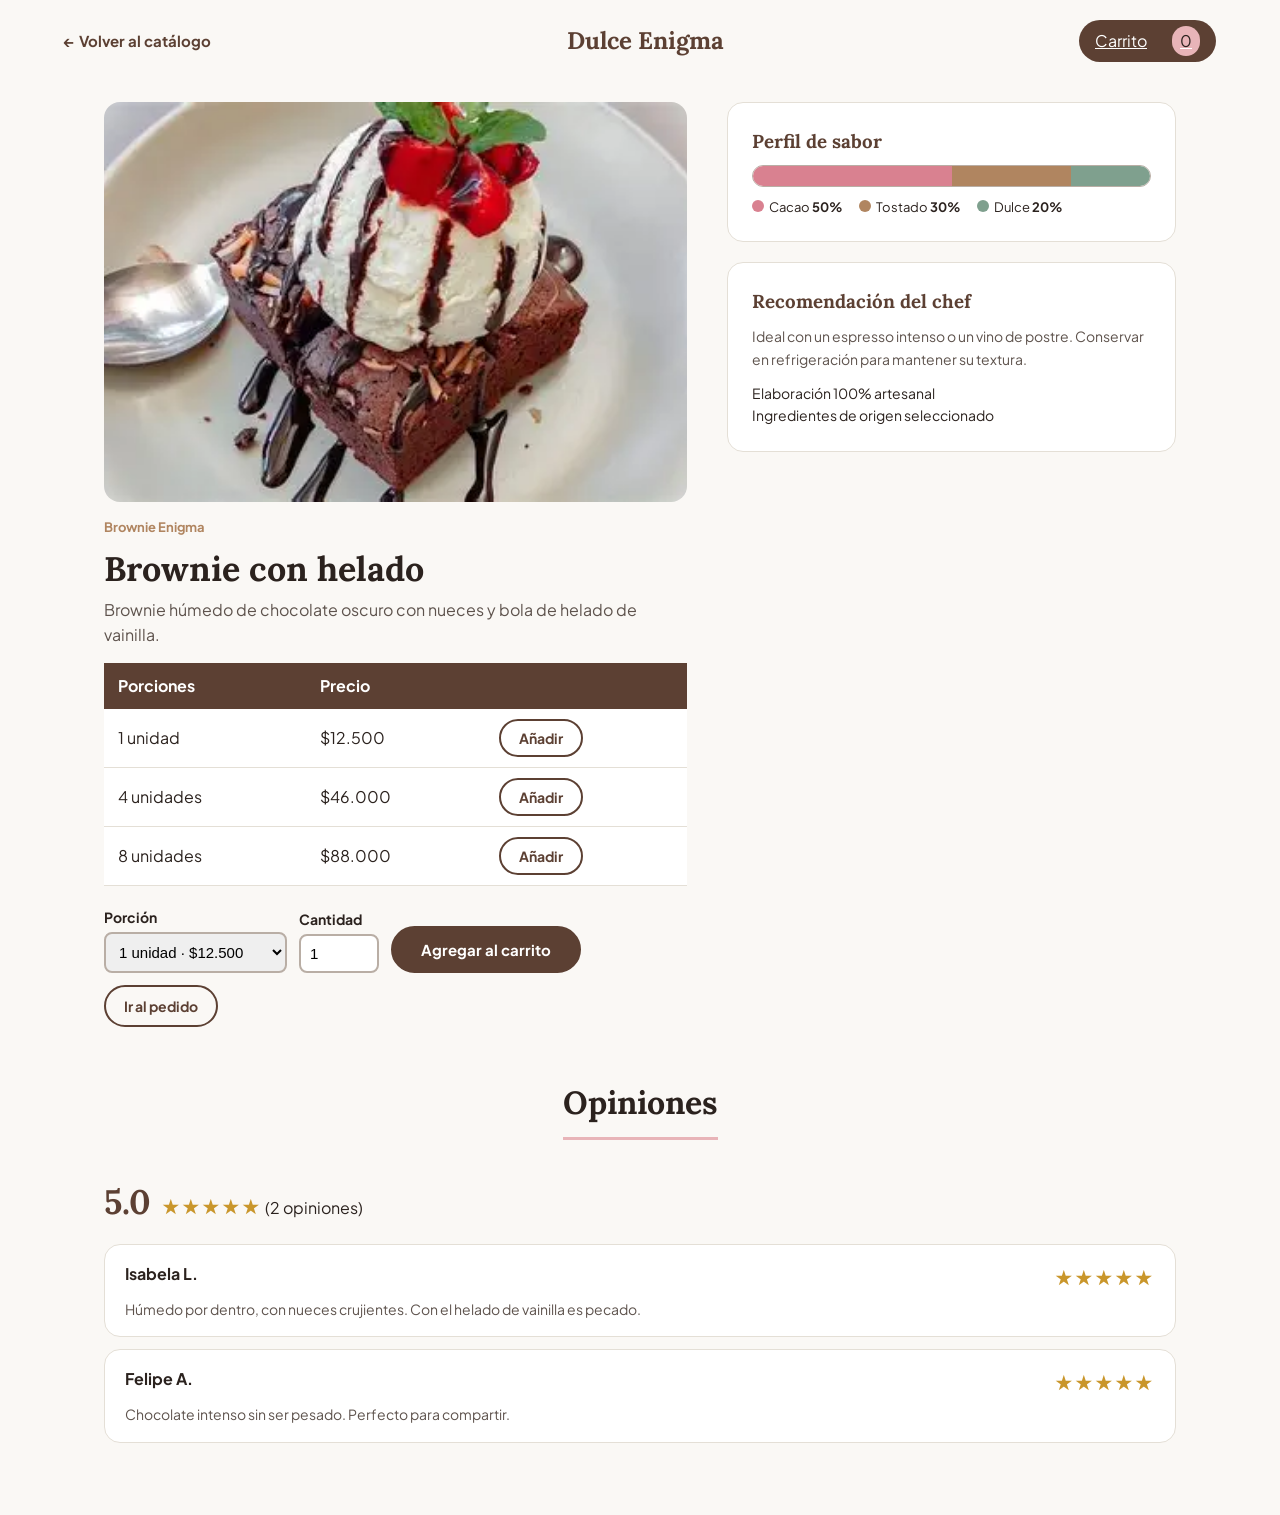
==== commit 016700fd: "actufinal" ====
--- a/brownie.html
+++ b/brownie.html
@@ -10,23 +10,23 @@
 </head>
 <body>
 
-  <header class="encabezado">
+  <header class="arriba">
     <a href="index.html" class="volver">← Volver al catálogo</a>
-    <div class="logo">Dulce Enigma</div>
-    <a href="pedido.html" class="enlacecarrito">Carrito <span class="contador">0</span></a>
+    <div class="nombrebonito">Dulce Enigma</div>
+    <a href="pedido.html" class="menucito carritolink">Carrito <span class="numerito">0</span></a>
   </header>
 
-  <main class="detalle">
+  <main class="paginapastel">
 
-    <div class="columnaizquierda">
-      <div class="fotodetalle">
+    <div class="ladoizq">
+      <div class="fotogrande">
         <img src="img/OIP (2).webp" alt="Brownie con helado">
       </div>
-      <span class="etiqueta">Brownie Enigma</span>
+      <span class="rotulito">Brownie Enigma</span>
       <h1>Brownie con helado</h1>
-      <p class="descripcion">Brownie húmedo de chocolate oscuro con nueces y bola de helado de vainilla.</p>
+      <p class="cuentico2">Brownie húmedo de chocolate oscuro con nueces y bola de helado de vainilla.</p>
 
-      <table class="tablaporciones">
+      <table class="tablita">
         <thead>
           <tr><th>Porciones</th><th>Precio</th><th></th></tr>
         </thead>
@@ -34,102 +34,85 @@
           <tr>
             <td>1 unidad</td>
             <td>$12.500</td>
-            <td><button class="boton agregar" data-nombre="Brownie con helado · 1 unidad" data-precio="12500">Añadir</button></td>
+            <td><button class="botoncito" onclick="agregarAlCarrito('Brownie con helado · 1 unidad', 12500)">Añadir</button></td>
           </tr>
           <tr>
             <td>4 unidades</td>
             <td>$46.000</td>
-            <td><button class="boton agregar" data-nombre="Brownie con helado · 4 unidades" data-precio="46000">Añadir</button></td>
+            <td><button class="botoncito" onclick="agregarAlCarrito('Brownie con helado · 4 unidades', 46000)">Añadir</button></td>
           </tr>
           <tr>
             <td>8 unidades</td>
             <td>$88.000</td>
-            <td><button class="boton agregar" data-nombre="Brownie con helado · 8 unidades" data-precio="88000">Añadir</button></td>
+            <td><button class="botoncito" onclick="agregarAlCarrito('Brownie con helado · 8 unidades', 88000)">Añadir</button></td>
           </tr>
         </tbody>
       </table>
 
-      <form class="formagregar">
-        <label class="porcion">Porción
-          <select name="porcion">
+      <div class="agregarpastel">
+        <label>Porción
+          <select id="listaporciones">
           <option value="12500" data-nombre="Brownie con helado · 1 unidad">1 unidad · $12.500</option>
           <option value="46000" data-nombre="Brownie con helado · 4 unidades">4 unidades · $46.000</option>
           <option value="88000" data-nombre="Brownie con helado · 8 unidades">8 unidades · $88.000</option>
           </select>
         </label>
         <label>Cantidad
-          <input type="number" name="cantidad" min="1" max="20" value="1">
+          <input type="number" id="cuantos" min="1" max="20" value="1">
         </label>
-        <button type="submit" class="boton botonsolido">Agregar al carrito</button>
-        <a href="pedido.html" class="boton">Ir al pedido</a>
-      </form>
+        <button class="botoncito botonfuerte" onclick="agregarDesdeSelect()">Agregar al carrito</button>
+        <a href="pedido.html" class="botoncito">Ir al pedido</a>
+      </div>
     </div>
 
-    <div class="columnaderecha">
-      <div class="cajadetalle">
-        <h3>Perfil de sabor detallado</h3>
-        <p>Los porcentajes suman 100%.</p>
-        <div class="barraapilada perfil-50-30-20"><span></span><span></span><span></span></div>
-        <ul class="leyenda">
-          <li><i></i>Cacao <b>50%</b></li>
-          <li><i></i>Tostado <b>30%</b></li>
-          <li><i></i>Dulce <b>20%</b></li>
+    <div class="ladoder">
+      <div class="cajaextra">
+        <h3>Perfil de sabor</h3>
+        <div class="barrita"><span class="color1" style="width: 50%"></span><span class="color2" style="width: 30%"></span><span class="color3" style="width: 20%"></span></div>
+        <ul class="referencias">
+          <li><span class="punto color1"></span>Cacao <b>50%</b></li>
+          <li><span class="punto color2"></span>Tostado <b>30%</b></li>
+          <li><span class="punto color3"></span>Dulce <b>20%</b></li>
         </ul>
       </div>
 
-      <div class="cajadetalle">
+      <div class="cajaextra">
         <h3>Recomendación del chef</h3>
         <p>Ideal con un espresso intenso o un vino de postre. Conservar en refrigeración para mantener su textura.</p>
-        <ul class="consejos">
-          <li>✨ Elaboración 100% artesanal</li>
-          <li>🌱 Ingredientes de origen seleccionado</li>
+        <ul class="consejitos">
+       <li> Elaboración 100% artesanal</li>
+          <li> Ingredientes de origen seleccionado</li>
         </ul>
       </div>
     </div>
 
   </main>
 
-  <section class="opiniones seccion" aria-labelledby="titopiniones">
-    <h2 class="titulo" id="titopiniones">Opiniones</h2>
-    <div class="cuerpoopiniones">
-      <div>
-        <p class="resumenopiniones">
+  <section class="zonacomentarios">
+    <h2 class="titulote">Opiniones</h2>
+    <div class="dosladitos">
+
+      <div class="ladocomentarios">
+        <p class="resumencomentarios">
           <strong class="promedio">5.0</strong>
-          <span class="estrellas" style="--nota:5.00" role="img" aria-label="Calificación promedio">★★★★★</span>
-          <span class="totalopiniones">(2 opiniones)</span>
+          <span class="estrellitas">★★★★★</span>
+          <span>(2 opiniones)</span>
         </p>
-        <div class="listaopiniones">
-        <article class="opinion" data-nota="5">
-          <header><strong>Isabela L.</strong><span class="estrellas" style="--nota:5" role="img" aria-label="5 de 5 estrellas">★★★★★</span></header>
-          <p>Húmedo por dentro, con nueces crujientes. Con el helado de vainilla es pecado.</p>
-        </article>
-        <article class="opinion" data-nota="5">
-          <header><strong>Felipe A.</strong><span class="estrellas" style="--nota:5" role="img" aria-label="5 de 5 estrellas">★★★★★</span></header>
-          <p>Chocolate intenso sin ser pesado. Perfecto para compartir.</p>
-        </article>
+        <div>
+          <article class="cajacomentario" data-nota="5">
+            <div><strong>Isabela L.</strong><span class="estrellitas">★★★★★</span></div>
+            <p>Húmedo por dentro, con nueces crujientes. Con el helado de vainilla es pecado.</p>
+          </article>
+          <article class="cajacomentario" data-nota="5">
+            <div><strong>Felipe A.</strong><span class="estrellitas">★★★★★</span></div>
+            <p>Chocolate intenso sin ser pesado. Perfecto para compartir.</p>
+          </article>
         </div>
       </div>
 
-      <form class="formopinion" action="mailto:dulcenigma@gmail.com" method="post" enctype="text/plain">
-        <h3>Deja tu opinión</h3>
-        <div class="grupoestrellas">
-          <p>Tu calificación</p>
-          <div class="estrellasinput" role="radiogroup" aria-label="Calificación">
-          <input type="radio" name="nota" id="n5" value="5" required><label for="n5" title="5 estrellas"><span class="soloetiqueta">5 estrellas</span>★</label>
-          <input type="radio" name="nota" id="n4" value="4" required><label for="n4" title="4 estrellas"><span class="soloetiqueta">4 estrellas</span>★</label>
-          <input type="radio" name="nota" id="n3" value="3" required><label for="n3" title="3 estrellas"><span class="soloetiqueta">3 estrellas</span>★</label>
-          <input type="radio" name="nota" id="n2" value="2" required><label for="n2" title="2 estrellas"><span class="soloetiqueta">2 estrellas</span>★</label>
-          <input type="radio" name="nota" id="n1" value="1" required><label for="n1" title="1 estrellas"><span class="soloetiqueta">1 estrellas</span>★</label>
-          </div>
-        </div>
-        <label>Tu nombre<input type="text" name="nombre" required maxlength="40" autocomplete="name"></label>
-        <label>Comentario<textarea name="texto" rows="3" required maxlength="280"></textarea></label>
-        <button type="submit" class="boton botonsolido">Publicar opinión</button>
-        <p class="nota">Tu opinión se envía por correo a la pastelería.</p>
-      </form>
+
     </div>
   </section>
-
 
   <script src="js/carrito.js"></script>
 </body>
--- a/css/estilos.css
+++ b/css/estilos.css
@@ -1,1007 +1,979 @@
-:root {
-    --crema: #FAF8F5;
-    --blanco: #FFFFFF;
-    --texto: #2B221E;
-    --suave: #5E534D;
-    --rosa: #E8B4B8;
-    --choco: #5C4033;
-    --chocooscuro: #3E2A20;
-    --borde: #E4DFD6;
-    --sabor1: #D98190;
-    --sabor2: #B08560;
-    --sabor3: #7FA08E;
-    --titulo: 'Lora', serif;
-    --cuerpo: 'Plus Jakarta Sans', sans-serif;
-}
-
 * {
-    margin: 0;
-    padding: 0;
-    box-sizing: border-box;
-}
-
-html {
-    scroll-behavior: smooth;
+  margin: 0;
+  padding: 0;
+  box-sizing: border-box;
 }
 
 body {
-    background: var(--crema);
-    color: var(--texto);
-    font-family: var(--cuerpo);
-    line-height: 1.6;
-}
-
-a:focus-visible,
-button:focus-visible,
-input:focus-visible,
-select:focus-visible,
-textarea:focus-visible {
-    outline: 3px solid var(--choco);
-    outline-offset: 2px;
-}
-
-.encabezado {
-    display: flex;
-    justify-content: space-between;
-    align-items: center;
-    flex-wrap: wrap;
-    gap: 1rem;
-    padding: 1.5rem 5%;
-    max-width: 1300px;
-    margin: 0 auto;
-}
-
-.logo {
-    font-family: var(--titulo);
-    font-size: 1.5rem;
-    font-weight: 700;
-    color: var(--choco);
-}
-
-.logoclaro {
-    color: var(--blanco);
-    margin-bottom: .5rem;
-}
-
-.enlaces {
-    display: flex;
-    gap: 1.5rem;
-    align-items: center;
-    flex-wrap: wrap;
-}
-
-.enlaces a,
+  background-color: #FAF8F5;
+  color: #2B221E;
+  font-family: 'Plus Jakarta Sans', Arial, sans-serif;
+  line-height: 1.6;
+}
+
+a {
+  color: #5C4033;
+}
+
+.arriba {
+  display: flex;
+  justify-content: space-between;
+  align-items: center;
+  flex-wrap: wrap;
+  gap: 15px;
+  padding: 20px 5%;
+  background-color: #FAF8F5;
+}
+
+.nombrebonito {
+  font-family: 'Lora', Georgia, serif;
+  font-size: 24px;
+  font-weight: bold;
+  color: #5C4033;
+}
+
+.nombreblanco {
+  color: white;
+  margin-bottom: 8px;
+}
+
+.menucito {
+  display: flex;
+  gap: 20px;
+  align-items: center;
+  flex-wrap: wrap;
+}
+
+.menucito a,
 .volver {
-    text-decoration: none;
-    color: var(--suave);
-    font-size: .9rem;
-    font-weight: 500;
-}
-
-.enlaces a:hover,
-.volver:hover {
-    color: var(--texto);
+  text-decoration: none;
+  color: #5E534D;
+  font-size: 15px;
+  font-weight: bold;
 }
 
 .volver {
-    color: var(--choco);
-    font-weight: 600;
-}
-
-.portada {
-    position: relative;
-    text-align: center;
-    padding: 4rem 5% 3rem;
-    overflow: hidden;
-}
-
-.contenidoportada {
-    position: relative;
-    max-width: 760px;
-    margin: 0 auto;
-}
-
-.adorno {
-    position: absolute;
-    border-radius: 50%;
-    z-index: 0;
-}
-
-.adornouno {
-    width: 260px;
-    height: 260px;
-    background: var(--rosa);
-    opacity: .35;
-    top: -80px;
-    left: -70px;
-}
-
-.adornodos {
-    width: 200px;
-    height: 200px;
-    background: #C2A68C;
-    opacity: .3;
-    bottom: -60px;
-    right: -50px;
-}
-
-.insignia {
-    display: inline-block;
-    font-size: .75rem;
-    letter-spacing: 1.5px;
-    text-transform: uppercase;
-    color: var(--chocooscuro);
-    background: #F1E4D6;
-    padding: .4rem 1rem;
-    border-radius: 50px;
-    margin-bottom: 1.2rem;
-    font-weight: 700;
-}
-
-.portada h1 {
-    font-family: var(--titulo);
-    font-size: clamp(2.2rem,5vw,3.6rem);
-    line-height: 1.15;
-    margin-bottom: 1rem;
-}
-
-.portada p {
-    color: var(--suave);
-    font-size: 1.1rem;
-    margin-bottom: 2rem;
-}
-
-.boton {
-    display: inline-block;
-    background: transparent;
-    border: 1.5px solid var(--choco);
-    color: var(--choco);
-    padding: .55rem 1.1rem;
-    border-radius: 8px;
-    font-family: var(--cuerpo);
-    font-size: .85rem;
-    font-weight: 600;
-    cursor: pointer;
-    text-decoration: none;
-    text-align: center;
-    transition: .3s;
-}
-
-.boton:hover {
-    background: var(--choco);
-    color: var(--blanco);
-}
-
-.botonsolido {
-    background: var(--choco);
-    color: var(--blanco);
-    border-radius: 30px;
-    padding: .8rem 1.8rem;
-    font-size: .95rem;
-}
-
-.botonsolido:hover {
-    background: var(--chocooscuro);
-}
-
-.botonclaro {
-    border-color: var(--blanco);
-    color: var(--blanco);
-}
-
-.botonclaro:hover {
-    background: var(--blanco);
-    color: var(--chocooscuro);
-}
-
-.agregar {
-    width: 100%;
-    margin-top: .8rem;
-    background: var(--choco);
-    color: var(--blanco);
-}
-
-.agregar:hover {
-    background: var(--chocooscuro);
-}
-
-.tablaporciones .agregar {
-    width: auto;
-    margin: 0;
-    padding: .35rem .9rem;
-}
-
-.carrusel {
-    position: relative;
-    max-width: 1100px;
-    margin: 1rem auto 0;
-    padding: 0 5%;
-}
-
-.ventana {
-    scroll-behavior: smooth;
-    overflow-x: auto;
-    scroll-snap-type: x mandatory;
-    border-radius: 20px;
-}
-
-.pista {
-    display: flex;
-}
-
-.diapositiva {
-    scroll-snap-align: start;
-    min-width: 100%;
-    position: relative;
-    height: 380px;
-    background: var(--chocooscuro);
-}
-
-.diapositiva img {
-    width: 100%;
-    height: 100%;
-    object-fit: cover;
-    opacity: .75;
-}
-
-.textodiapositiva {
-    position: absolute;
-    inset: auto 0 0 0;
-    padding: 2rem;
-    color: var(--blanco);
-    background: linear-gradient(transparent,rgba(30,18,12,.92) 60%);
-}
-
-.textodiapositiva h3 {
-    font-family: var(--titulo);
-    font-size: 1.8rem;
-    margin: .3rem 0;
-}
-
-.textodiapositiva p {
-    max-width: 520px;
-    margin-bottom: 1rem;
-}
-
-.textodiapositiva .insignia {
-    margin: 0;
-}
-
-.flechacarrusel {
-    position: absolute;
-    top: 50%;
-    transform: translateY(-50%);
-    width: 44px;
-    height: 44px;
-    border-radius: 50%;
-    background: var(--blanco);
-    color: var(--chocooscuro);
-    font-size: 1.6rem;
-    text-decoration: none;
-    display: flex;
-    align-items: center;
-    justify-content: center;
-    box-shadow: 0 4px 12px rgba(0, 0, 0, .25);
-}
-
-.izquierda {
-    left: 12px;
-}
-
-.derecha {
-    right: 12px;
-}
-
-.separador {
-    text-align: center;
-    color: var(--choco);
-    letter-spacing: 1rem;
-    padding: 2.5rem 0 1rem;
-}
-
-.consola {
-    background: var(--blanco);
-    border: 1px solid var(--borde);
-    padding: 1.8rem;
-    border-radius: 16px;
-    box-shadow: 0 10px 30px rgba(92,64,51,.06);
-    display: flex;
+  color: #5C4033;
+}
+
+.carritolink {
+  background-color: #5C4033;
+  color: white !important;
+  padding: 6px 16px;
+  border-radius: 30px;
+}
+
+.numerito {
+  background-color: #E8B4B8;
+  color: #2B221E;
+  border-radius: 20px;
+  padding: 2px 8px;
+  margin-left: 5px;
+}
+
+.principal {
+  position: relative;
+  text-align: center;
+  padding: 60px 5% 50px 5%;
+  overflow: hidden;
+}
+
+.bolita1 {
+  position: absolute;
+  width: 240px;
+  height: 240px;
+  background-color: #E8B4B8;
+  opacity: 0.35;
+  border-radius: 50%;
+  top: -80px;
+  left: -70px;
+}
+
+.bolita2 {
+  position: absolute;
+  width: 190px;
+  height: 190px;
+  background-color: #C2A68C;
+  opacity: 0.3;
+  border-radius: 50%;
+  bottom: -60px;
+  right: -50px;
+}
+
+.cajaprincipal {
+  position: relative;
+  max-width: 750px;
+  margin: 0 auto;
+}
+
+.cajaprincipal h1 {
+  font-family: 'Lora', Georgia, serif;
+  font-size: 48px;
+  margin-bottom: 15px;
+}
+
+.cajaprincipal p {
+  color: #5E534D;
+  font-size: 18px;
+  margin-bottom: 25px;
+}
+
+.sellito {
+  display: inline-block;
+  font-size: 13px;
+  background-color: #F1E4D6;
+  color: #3E2A20;
+  padding: 6px 16px;
+  border-radius: 30px;
+  margin-bottom: 15px;
+  font-weight: bold;
+}
+
+.botoncito {
+  display: inline-block;
+  background-color: transparent;
+  border: 2px solid #5C4033;
+  color: #5C4033;
+  padding: 8px 18px;
+  border-radius: 30px;
+  font-family: 'Plus Jakarta Sans', Arial, sans-serif;
+  font-size: 14px;
+  font-weight: bold;
+  cursor: pointer;
+  text-decoration: none;
+  text-align: center;
+}
+
+.botoncito:hover {
+  background-color: #5C4033;
+  color: white;
+}
+
+.botonfuerte {
+  background-color: #5C4033;
+  color: white;
+  padding: 12px 28px;
+  font-size: 15px;
+}
+
+.botonfuerte:hover {
+  background-color: #3E2A20;
+}
+
+.botonblanco {
+  border-color: white;
+  color: white;
+}
+
+.botonblanco:hover {
+  background-color: white;
+  color: #3E2A20;
+}
+
+.botonwhatsapp {
+  background-color: #25D366;
+  border-color: #25D366;
+  color: white;
+  padding: 12px 28px;
+  font-size: 15px;
+}
+
+.botonwhatsapp:hover {
+  background-color: #1DA851;
+  border-color: #1DA851;
+}
+
+.fotosgrandes {
+  max-width: 1100px;
+  margin: 10px auto 0 auto;
+  padding: 0 5%;
+}
+
+.ventanita {
+  overflow-x: auto;
+  scroll-snap-type: x mandatory;
+  scroll-behavior: smooth;
+  border-radius: 20px;
+}
+
+.tirafotos {
+  display: flex;
+}
+
+.diapo {
+  position: relative;
+  min-width: 100%;
+  height: 380px;
+  background-color: #3E2A20;
+  scroll-snap-align: start;
+}
+
+.diapo img {
+  width: 100%;
+  height: 100%;
+  object-fit: cover;
+  opacity: 0.75;
+}
+
+.textodiapo {
+  position: absolute;
+  bottom: 0;
+  left: 0;
+  right: 0;
+  padding: 30px;
+  color: white;
+  background-color: rgba(30, 18, 12, 0.7);
+}
+
+.textodiapo h3 {
+  font-family: 'Lora', Georgia, serif;
+  font-size: 28px;
+  margin: 5px 0;
+}
+
+.textodiapo p {
+  max-width: 520px;
+  margin-bottom: 12px;
+}
+
+.flechaizq,
+.flechader {
+  position: absolute;
+  top: 45%;
+  width: 44px;
+  height: 44px;
+  border-radius: 50%;
+  background-color: white;
+  color: #3E2A20;
+  font-size: 26px;
+  text-align: center;
+  line-height: 40px;
+  text-decoration: none;
+}
+
+.flechaizq {
+  left: 12px;
+}
+
+.flechader {
+  right: 12px;
+}
+
+.zona {
+  max-width: 1200px;
+  margin: 0 auto;
+  padding: 60px 5%;
+}
+
+.titulote {
+  font-family: 'Lora', Georgia, serif;
+  font-size: 32px;
+  text-align: center;
+  margin-bottom: 35px;
+  border-bottom: 3px solid #E8B4B8;
+  width: fit-content;
+  margin-left: auto;
+  margin-right: auto;
+  padding-bottom: 8px;
+}
+
+.buscador {
+  max-width: 520px;
+  margin: 0 auto 20px auto;
+}
+
+.buscador input {
+  width: 100%;
+  font-size: 15px;
+  padding: 12px 20px;
+  border: 2px solid #B9AEA5;
+  border-radius: 30px;
+}
+
+.filtros {
+  display: flex;
+  justify-content: center;
+  flex-wrap: wrap;
+  gap: 10px;
+  margin-bottom: 35px;
+}
+
+.botonfiltro {
+  background-color: white;
+  border: 1px solid #B9AEA5;
+  padding: 8px 20px;
+  border-radius: 30px;
+  font-size: 14px;
+  color: #5E534D;
+  cursor: pointer;
+}
+
+.botonfiltro:hover,
+.activo {
+  background-color: #5C4033;
+  color: white;
+  border-color: #5C4033;
+}
+
+.nohayresultados {
+  text-align: center;
+  color: #5E534D;
+  display: none;
+  margin-top: 20px;
+}
+
+.montonpasteles {
+  display: flex;
+  flex-wrap: wrap;
+  gap: 25px;
+}
+
+.cajapastel {
+  width: 31%;
+  min-width: 280px;
+  flex-grow: 1;
+  background-color: white;
+  border: 1px solid #E4DFD6;
+  border-radius: 20px;
+  overflow: hidden;
+}
+
+.cajapastel:hover {
+  box-shadow: 0 8px 25px rgba(92, 64, 51, 0.2);
+}
+
+.fotico {
+  height: 220px;
+  overflow: hidden;
+}
+
+.fotico img {
+  width: 100%;
+  height: 100%;
+  object-fit: cover;
+}
+
+.textico {
+  padding: 20px;
+}
+
+.textico h3 {
+  font-family: 'Lora', Georgia, serif;
+  font-size: 21px;
+  margin-bottom: 6px;
+}
+
+.rotulito {
+  display: block;
+  font-size: 13px;
+  color: #B08560;
+  font-weight: bold;
+  margin-bottom: 5px;
+}
+
+.cuentico {
+  font-size: 14px;
+  color: #5E534D;
+  margin-bottom: 15px;
+}
+
+.abajito {
+  display: flex;
+  justify-content: space-between;
+  align-items: center;
+  border-top: 1px solid #E4DFD6;
+  padding-top: 15px;
+}
+
+.platica {
+  font-family: 'Lora', Georgia, serif;
+  font-weight: bold;
+  font-size: 18px;
+  color: #5C4033;
+}
+
+.ventajas {
+  display: flex;
+  flex-wrap: wrap;
+  gap: 20px;
+  background-color: #F1E4D6;
+  padding: 45px 5%;
+  text-align: center;
+}
+
+.ventajas div {
+  flex: 1;
+  min-width: 200px;
+}
+
+.ventajas h3 {
+  font-family: 'Lora', Georgia, serif;
+  color: #3E2A20;
+  margin-bottom: 5px;
+}
+
+.ventajas p {
+  font-size: 14px;
+}
+
+.quienessomos {
+  max-width: 800px;
+  text-align: center;
+}
+
+.quienessomos p {
+  color: #5E534D;
+  font-size: 18px;
+}
+
+.videito {
+  margin-top: 30px;
+}
+
+.videito video {
+  width: 100%;
+  border-radius: 16px;
+  background-color: #3E2A20;
+}
+
+.filacajitas {
+  display: flex;
+  flex-wrap: wrap;
+  gap: 20px;
+}
+
+.cajita {
+  flex: 1;
+  min-width: 220px;
+  background-color: white;
+  border: 1px solid #E4DFD6;
+  border-top: 4px solid #E8B4B8;
+  border-radius: 16px;
+  padding: 22px;
+}
+
+.cajita h3 {
+  font-family: 'Lora', Georgia, serif;
+  color: #5C4033;
+  margin-bottom: 8px;
+}
+
+.cajita p {
+  font-size: 14px;
+  color: #5E534D;
+}
+
+.centrado {
+  text-align: center;
+  margin-top: 30px;
+}
+
+.testimonios {
+  background-color: #F1E4D6;
+}
+
+.comentarioinicio {
+  flex: 1;
+  min-width: 250px;
+  background-color: white;
+  border-radius: 16px;
+  padding: 22px;
+}
+
+.comentarioinicio p {
+  font-style: italic;
+  margin-bottom: 10px;
+}
+
+.comentarioinicio span {
+  font-size: 13px;
+  color: #5E534D;
+}
+
+.preguntas {
+  max-width: 800px;
+}
+
+.pregunta {
+  background-color: white;
+  border: 1px solid #E4DFD6;
+  border-radius: 12px;
+  padding: 15px 20px;
+  margin-bottom: 12px;
+}
+
+.pregunta summary {
+  cursor: pointer;
+  font-weight: bold;
+  color: #5C4033;
+}
+
+.pregunta p {
+  margin-top: 10px;
+  font-size: 15px;
+  color: #5E534D;
+}
+
+.mapita {
+  width: 100%;
+  height: 300px;
+  border: 0;
+  border-radius: 16px;
+}
+
+.abajotodo {
+  background-color: #3E2A20;
+  color: #F3EAE1;
+  padding: 45px 5% 20px 5%;
+}
+
+.columnitas {
+  max-width: 1200px;
+  margin: 0 auto;
+  display: flex;
+  flex-wrap: wrap;
+  gap: 30px;
+}
+
+.columnitas div {
+  flex: 1;
+  min-width: 190px;
+}
+
+.abajotodo h4 {
+  font-family: 'Lora', Georgia, serif;
+  color: #E8B4B8;
+  margin-bottom: 8px;
+}
+
+.abajotodo a {
+  color: #F3EAE1;
+}
+
+.abajotodo p {
+  font-size: 14px;
+}
+
+.letrachiquita {
+  text-align: center;
+  border-top: 1px solid #6B5346;
+  margin-top: 30px;
+  padding-top: 15px;
+}
+
+.paginapastel {
+  max-width: 1200px;
+  margin: 20px auto;
+  padding: 0 5%;
+  display: flex;
+  flex-wrap: wrap;
+  gap: 40px;
+  align-items: flex-start;
+}
+
+.ladoizq {
+  flex: 1.3;
+  min-width: 300px;
+}
+
+.ladoder {
+  flex: 1;
+  min-width: 280px;
+}
+
+.fotogrande {
+  height: 400px;
+  border-radius: 16px;
+  overflow: hidden;
+  margin-bottom: 15px;
+}
+
+.fotogrande img {
+  width: 100%;
+  height: 100%;
+  object-fit: cover;
+}
+
+.ladoizq h1 {
+  font-family: 'Lora', Georgia, serif;
+  font-size: 34px;
+}
+
+.cuentico2 {
+  color: #5E534D;
+  margin-bottom: 15px;
+}
+
+.tablita {
+  width: 100%;
+  border-collapse: collapse;
+  background-color: white;
+  margin-bottom: 20px;
+}
+
+.tablita th {
+  background-color: #5C4033;
+  color: white;
+  text-align: left;
+  padding: 10px 14px;
+}
+
+.tablita td {
+  padding: 10px 14px;
+  border-bottom: 1px solid #E4DFD6;
+}
+
+.agregarpastel {
+  display: flex;
+  flex-wrap: wrap;
+  align-items: flex-end;
+  gap: 12px;
+}
+
+.agregarpastel label {
+  display: flex;
+  flex-direction: column;
+  font-size: 14px;
+  font-weight: bold;
+  gap: 4px;
+}
+
+.agregarpastel select,
+.agregarpastel input {
+  font-size: 15px;
+  padding: 9px;
+  border: 2px solid #B9AEA5;
+  border-radius: 8px;
+}
+
+.agregarpastel input {
+  width: 80px;
+}
+
+.cajaextra {
+  background-color: white;
+  border: 1px solid #E4DFD6;
+  border-radius: 16px;
+  padding: 24px;
+  margin-bottom: 20px;
+}
+
+.cajaextra h3 {
+  font-family: 'Lora', Georgia, serif;
+  color: #5C4033;
+  margin-bottom: 8px;
+}
+
+.cajaextra p {
+  font-size: 14px;
+  color: #5E534D;
+  margin-bottom: 12px;
+}
+
+.consejitos {
+  list-style: none;
+  font-size: 14px;
+}
+
+.barrita {
+  display: flex;
+  height: 22px;
+  border-radius: 12px;
+  overflow: hidden;
+  border: 1px solid #B9AEA5;
+  margin-bottom: 10px;
+}
+
+.color1 { background-color: #D98190; }
+.color2 { background-color: #B08560; }
+.color3 { background-color: #7FA08E; }
+
+.referencias {
+  list-style: none;
+  display: flex;
+  flex-wrap: wrap;
+  gap: 5px 16px;
+  font-size: 13px;
+}
+
+.punto {
+  display: inline-block;
+  width: 12px;
+  height: 12px;
+  border-radius: 50%;
+  margin-right: 5px;
+}
+
+.zonacomentarios {
+  max-width: 1200px;
+  margin: 0 auto;
+  padding: 30px 5% 60px 5%;
+}
+
+.dosladitos {
+  display: flex;
+  flex-wrap: wrap;
+  gap: 40px;
+  align-items: flex-start;
+}
+
+.ladocomentarios {
+  flex: 1.3;
+  min-width: 300px;
+}
+
+.resumencomentarios {
+  margin-bottom: 15px;
+}
+
+.promedio {
+  font-family: 'Lora', Georgia, serif;
+  font-size: 34px;
+  color: #5C4033;
+  margin-right: 8px;
+}
+
+.estrellitas {
+  color: #C9962B;
+  font-size: 20px;
+  letter-spacing: 2px;
+}
+
+.cajacomentario {
+  background-color: white;
+  border: 1px solid #E4DFD6;
+  border-radius: 16px;
+  padding: 16px 20px;
+  margin-bottom: 12px;
+}
+
+.cajacomentario div {
+  display: flex;
+  justify-content: space-between;
+  margin-bottom: 5px;
+}
+
+.cajacomentario p {
+  font-size: 14px;
+  color: #5E534D;
+}
+
+.dejatucomentario {
+  flex: 1;
+  min-width: 280px;
+  background-color: white;
+  border: 1px solid #E4DFD6;
+  border-radius: 16px;
+  padding: 24px;
+}
+
+.dejatucomentario h3 {
+  font-family: 'Lora', Georgia, serif;
+  color: #5C4033;
+  margin-bottom: 12px;
+}
+
+.datitos,
+.dejatucomentario {
+  display: flex;
+  flex-direction: column;
+  gap: 14px;
+}
+
+.datitos {
+  background-color: white;
+  border: 1px solid #E4DFD6;
+  border-radius: 16px;
+  padding: 25px;
+}
+
+.datitos label,
+.dejatucomentario label {
+  display: flex;
+  flex-direction: column;
+  gap: 4px;
+  font-size: 14px;
+  font-weight: bold;
+}
+
+.datitos input,
+.datitos select,
+.datitos textarea,
+.dejatucomentario input,
+.dejatucomentario select,
+.dejatucomentario textarea {
+  font-family: 'Plus Jakarta Sans', Arial, sans-serif;
+  font-size: 15px;
+  padding: 10px;
+  border: 2px solid #B9AEA5;
+  border-radius: 8px;
+}
+
+.filita {
+  display: flex;
+  gap: 15px;
+}
+
+.filita label {
+  flex: 1;
+}
+
+.datitos fieldset {
+  border: none;
+}
+
+.datitos legend {
+  font-size: 14px;
+  font-weight: bold;
+  margin-bottom: 6px;
+}
+
+.datitos .opcion {
+  flex-direction: row;
+  align-items: center;
+  font-weight: normal;
+  display: inline-flex;
+  margin-right: 20px;
+}
+
+.zonapedido {
+  display: flex;
+  flex-wrap: wrap;
+  gap: 30px;
+  align-items: flex-start;
+}
+
+.cuentas {
+  flex: 1;
+  min-width: 300px;
+  background-color: white;
+  border: 1px solid #E4DFD6;
+  border-top: 4px solid #E8B4B8;
+  border-radius: 16px;
+  padding: 25px;
+}
+
+.zonapedido form {
+  flex: 1.3;
+  min-width: 300px;
+}
+
+.cuentas h3 {
+  font-family: 'Lora', Georgia, serif;
+  margin-bottom: 12px;
+}
+
+.listacompras {
+  list-style: none;
+  margin-bottom: 15px;
+}
+
+.listacompras li {
+  display: flex;
+  justify-content: space-between;
+  gap: 10px;
+  padding: 10px 0;
+  border-bottom: 1px solid #E4DFD6;
+  font-size: 14px;
+}
+
+.masmenos button {
+  width: 28px;
+  height: 28px;
+  border: 2px solid #5C4033;
+  border-radius: 6px;
+  background-color: white;
+  color: #5C4033;
+  font-weight: bold;
+  cursor: pointer;
+}
+
+.masmenos span {
+  margin: 0 6px;
+  font-weight: bold;
+}
+
+.masmenos .quitar {
+  width: auto;
+  padding: 0 8px;
+  margin-left: 8px;
+  font-size: 12px;
+}
+
+.totalcito {
+  display: flex;
+  justify-content: space-between;
+  margin-bottom: 6px;
+}
+
+.totalgrande {
+  font-size: 20px;
+  font-weight: bold;
+  border-top: 2px solid #E4DFD6;
+  padding-top: 8px;
+  margin-bottom: 12px;
+}
+
+.vaciartodo {
+  background: none;
+  border: none;
+  color: #5E534D;
+  text-decoration: underline;
+  cursor: pointer;
+  font-size: 13px;
+}
+
+.vacio {
+  color: #5E534D;
+  margin-bottom: 12px;
+}
+
+.pasos {
+  padding-left: 20px;
+  font-size: 14px;
+}
+
+.pasos li {
+  margin-bottom: 6px;
+}
+
+.notita {
+  font-size: 13px;
+  color: #5E534D;
+  margin-top: 10px;
+}
+
+.linea {
+  border: none;
+  border-top: 1px solid #E4DFD6;
+  margin: 20px 0;
+}
+
+.mensajito {
+  position: fixed;
+  bottom: 25px;
+  left: 50%;
+  transform: translateX(-50%);
+  background-color: #3E2A20;
+  color: white;
+  padding: 12px 22px;
+  border-radius: 30px;
+  font-size: 14px;
+  display: none;
+  z-index: 50;
+}
+
+@media (max-width: 700px) {
+  .cajaprincipal h1 {
+    font-size: 34px;
+  }
+  .diapo {
+    height: 320px;
+  }
+  .filita {
     flex-direction: column;
-    gap: 1.4rem;
-    align-items: center;
-    max-width: 500px;
-    margin: 0 auto;
-}
-
-.busqueda {
-    width: 100%;
-}
-
-.busqueda input {
-    width: 100%;
-    font-family: var(--cuerpo);
-    font-size: .95rem;
-    padding: .75rem 1.2rem;
-    border: 1.5px solid #B9AEA5;
-    border-radius: 30px;
-    background: var(--blanco);
-    color: var(--texto);
-}
-
-.soloetiqueta {
-    position: absolute;
-    width: 1px;
-    height: 1px;
-    overflow: hidden;
-    clip: rect(0 0 0 0);
-}
-
-.filtros {
-    display: flex;
-    flex-wrap: wrap;
-    gap: .5rem;
-    justify-content: center;
-}
-
-.botonfiltro {
-    background: var(--crema);
-    border: 1px solid var(--borde);
-    padding: .5rem 1.2rem;
-    border-radius: 30px;
-    font-family: var(--cuerpo);
-    font-size: .85rem;
-    color: var(--suave);
-    cursor: pointer;
-    transition: .3s;
-}
-
-.botonfiltro:hover,
-.botonfiltro.activo {
-    background: var(--choco);
-    color: var(--blanco);
-    border-color: var(--choco);
-}
-
-.intensidad {
-    width: 100%;
-    max-width: 350px;
-    display: flex;
-    flex-direction: column;
-    gap: .5rem;
-    font-size: .85rem;
-    color: var(--suave);
-}
-
-.intensidad span {
-    color: var(--choco);
-    font-weight: 700;
-}
-
-input[type=range] {
-    width: 100%;
-    accent-color: var(--choco);
-    cursor: pointer;
-}
-
-.seccion {
-    max-width: 1300px;
-    margin: 0 auto;
-    padding: 4rem 5%;
-}
-
-.titulo {
-    font-family: var(--titulo);
-    font-size: 2rem;
-    text-align: center;
-    margin-bottom: 2.5rem;
-}
-
-.titulo::after {
-    content: "";
-    display: block;
-    width: 60px;
-    height: 3px;
-    background: var(--rosa);
-    margin: .8rem auto 0;
-    border-radius: 3px;
-}
-
-.rejilla {
-    display: grid;
-    grid-template-columns: repeat(auto-fit,minmax(300px,1fr));
-    gap: 2rem;
-}
-
-.tarjeta {
-    background: var(--blanco);
-    border-radius: 16px;
-    overflow: hidden;
-    border: 1px solid var(--borde);
-    transition: .3s;
-}
-
-.tarjeta:hover {
-    transform: translateY(-6px);
-    box-shadow: 0 12px 30px rgba(92,64,51,.12);
-}
-
-.foto {
-    height: 230px;
-    overflow: hidden;
-    background: #EADFD3;
-}
-
-.foto img {
-    width: 100%;
-    height: 100%;
-    object-fit: cover;
-    transition: transform .5s;
-}
-
-.tarjeta:hover .foto img {
-    transform: scale(1.05);
-}
-
-.info {
-    padding: 1.5rem;
-}
-
-.etiqueta {
-    display: block;
-    font-size: .75rem;
-    color: var(--choco);
-    font-weight: 700;
-    text-transform: uppercase;
-    letter-spacing: 1px;
-    margin-bottom: .4rem;
-}
-
-.info h3 {
-    font-family: var(--titulo);
-    font-size: 1.3rem;
-    margin-bottom: .4rem;
-}
-
-.descripcion {
-    font-size: .92rem;
-    color: var(--suave);
-    margin-bottom: 1rem;
-}
-
-.notas {
-    margin: 1rem 0;
-    padding-top: .8rem;
-    border-top: 1px solid var(--borde);
-}
-
-.notas summary {
-    cursor: pointer;
-    font-size: .75rem;
-    color: var(--suave);
-    text-transform: uppercase;
-    letter-spacing: 1.2px;
-    font-weight: 700;
-}
-
-.notas summary:hover {
-    color: var(--choco);
-}
-
-.notas .barraapilada {
-    margin-top: .8rem;
-}
-
-.pietarjeta {
-    display: flex;
-    justify-content: space-between;
-    align-items: center;
-    border-top: 1px solid var(--borde);
-    padding-top: 1rem;
-}
-
-.precio {
-    font-weight: 700;
-    font-size: 1.15rem;
-}
-
-.barraapilada {
-    display: flex;
-    height: 22px;
-    border-radius: 11px;
-    overflow: hidden;
-    border: 1px solid #B9AEA5;
-    margin-bottom: .7rem;
-}
-
-.barraapilada span {
-    display: block;
-    height: 100%;
-}
-
-.barraapilada span:nth-child(1) { background: var(--sabor1); }
-.barraapilada span:nth-child(2) { background: var(--sabor2); }
-.barraapilada span:nth-child(3) { background: var(--sabor3); }
-
-.perfil-45-35-20 span:nth-child(1) { width: 45%; }
-.perfil-45-35-20 span:nth-child(2) { width: 35%; }
-.perfil-45-35-20 span:nth-child(3) { width: 20%; }
-
-.perfil-45-30-25 span:nth-child(1) { width: 45%; }
-.perfil-45-30-25 span:nth-child(2) { width: 30%; }
-.perfil-45-30-25 span:nth-child(3) { width: 25%; }
-
-.perfil-40-35-25 span:nth-child(1) { width: 40%; }
-.perfil-40-35-25 span:nth-child(2) { width: 35%; }
-.perfil-40-35-25 span:nth-child(3) { width: 25%; }
-
-.perfil-50-30-20 span:nth-child(1) { width: 50%; }
-.perfil-50-30-20 span:nth-child(2) { width: 30%; }
-.perfil-50-30-20 span:nth-child(3) { width: 20%; }
-
-.leyenda {
-    list-style: none;
-    display: flex;
-    flex-wrap: wrap;
-    gap: .3rem 1rem;
-    font-size: .82rem;
-    color: var(--texto);
-}
-
-.leyenda li {
-    display: flex;
-    align-items: center;
-    gap: .35rem;
-}
-
-.leyenda i {
-    width: 12px;
-    height: 12px;
-    border-radius: 50%;
-    display: inline-block;
-}
-
-.leyenda li:nth-child(1) i { background: var(--sabor1); }
-.leyenda li:nth-child(2) i { background: var(--sabor2); }
-.leyenda li:nth-child(3) i { background: var(--sabor3); }
-
-.beneficios {
-    display: grid;
-    grid-template-columns: repeat(auto-fit,minmax(220px,1fr));
-    gap: 1.5rem;
-    background: #F1E4D6;
-    padding: 3rem 5%;
-    text-align: center;
-}
-
-.beneficios span {
-    font-size: 2rem;
-}
-
-.beneficios h3 {
-    font-family: var(--titulo);
-    margin: .4rem 0;
-    color: var(--chocooscuro);
-}
-
-.beneficios p {
-    font-size: .9rem;
-    color: var(--texto);
-}
-
-.filosofia {
-    text-align: center;
-    max-width: 780px;
-}
-
-.filosofia p {
-    color: var(--suave);
-    font-size: 1.1rem;
-}
-
-.cajapedido {
-    display: grid;
-    grid-template-columns: 1fr 1.3fr;
-    gap: 2rem;
-    align-items: start;
-}
-
-.resumen,
-.formulario {
-    background: var(--blanco);
-    border: 1px solid var(--borde);
-    border-radius: 16px;
-    padding: 1.8rem;
-    box-shadow: 0 10px 30px rgba(92,64,51,.05);
-}
-
-.resumen h3 {
-    font-family: var(--titulo);
-    margin-bottom: 1rem;
-}
-
-.pasos {
-    padding-left: 1.2rem;
-    display: flex;
-    flex-direction: column;
-    gap: .6rem;
-    font-size: .95rem;
-    color: var(--texto);
-}
-
-.nota {
-    font-size: .8rem;
-    color: var(--suave);
-    margin-top: .5rem;
-}
-
-.formulario {
-    display: flex;
-    flex-direction: column;
-    gap: 1rem;
-}
-
-.formulario label,
-.formulario legend {
-    display: flex;
-    flex-direction: column;
-    gap: .3rem;
-    font-size: .85rem;
-    font-weight: 600;
-}
-
-.formulario input,
-.formulario select,
-.formulario textarea {
-    font-family: var(--cuerpo);
-    font-size: .95rem;
-    padding: .65rem .8rem;
-    border: 1.5px solid #B9AEA5;
-    border-radius: 8px;
-    background: var(--blanco);
-    color: var(--texto);
-}
-
-.fila {
-    display: grid;
-    grid-template-columns: 1fr 1fr;
-    gap: 1rem;
-}
-
-fieldset {
-    border: none;
-    display: flex;
-    gap: 1.5rem;
-    flex-wrap: wrap;
-}
-
-.formulario .opcion {
-    flex-direction: row;
-    align-items: center;
-    gap: .5rem;
-    font-weight: 500;
-}
-
-.formulario .opcion input {
-    accent-color: var(--choco);
-}
-
-.piedepagina {
-    background: var(--chocooscuro);
-    color: #F3EAE1;
-    padding: 3rem 5% 1.5rem;
-    margin-top: 2rem;
-}
-
-.columnas {
-    max-width: 1200px;
-    margin: 0 auto;
-    display: grid;
-    grid-template-columns: repeat(auto-fit,minmax(200px,1fr));
-    gap: 2rem;
-}
-
-.piedepagina h4 {
-    font-family: var(--titulo);
-    color: var(--rosa);
-    margin-bottom: .6rem;
-}
-
-.piedepagina a {
-    color: #F3EAE1;
-}
-
-.piedepagina p {
-    font-size: .9rem;
-}
-
-.derechos {
-    text-align: center;
-    border-top: 1px solid #6B5346;
-    margin-top: 2rem;
-    padding-top: 1rem;
-}
-
-.detalle {
-    max-width: 1200px;
-    margin: 2rem auto;
-    padding: 0 5%;
-    display: grid;
-    grid-template-columns: 1.3fr 1fr;
-    gap: 3rem;
-    align-items: start;
-}
-
-.columnaizquierda {
-    display: flex;
-    flex-direction: column;
-    gap: 1rem;
-}
-
-.fotodetalle {
-    height: 420px;
-    border-radius: 16px;
-    overflow: hidden;
-    background: #EADFD3;
-}
-
-.fotodetalle img {
-    width: 100%;
-    height: 100%;
-    object-fit: cover;
-}
-
-.columnaizquierda h1 {
-    font-family: var(--titulo);
-    font-size: 2.2rem;
-}
-
-.tablaporciones {
-    width: 100%;
-    border-collapse: collapse;
-    background: var(--blanco);
-    border: 1px solid var(--borde);
-    border-radius: 12px;
-    overflow: hidden;
-}
-
-.tablaporciones th {
-    background: var(--choco);
-    color: var(--blanco);
-    text-align: left;
-    padding: .8rem 1rem;
-    font-family: var(--titulo);
-}
-
-.tablaporciones td {
-    padding: .7rem 1rem;
-    color: var(--texto);
-    font-weight: 500;
-}
-
-.tablaporciones tbody tr:nth-child(even) {
-    background: var(--crema);
-}
-
-.filaprecio {
-    display: flex;
-    align-items: center;
-    gap: 2rem;
-}
-
-.columnaderecha {
-    display: flex;
-    flex-direction: column;
-    gap: 1.5rem;
-}
-
-.cajadetalle {
-    background: var(--blanco);
-    border: 1px solid var(--borde);
-    padding: 1.8rem;
-    border-radius: 16px;
-}
-
-.cajadetalle h3 {
-    font-family: var(--titulo);
-    color: var(--choco);
-    margin-bottom: .8rem;
-}
-
-.cajadetalle p {
-    font-size: .9rem;
-    color: var(--suave);
-    margin-bottom: 1rem;
-}
-
-.consejos {
-    list-style: none;
-    display: flex;
-    flex-direction: column;
-    gap: .5rem;
-    font-size: .88rem;
-    font-weight: 500;
-}
-
-.enlacecarrito {
-    background: var(--choco);
-    color: var(--blanco) !important;
-    padding: .4rem 1rem;
-    border-radius: 30px;
-    text-decoration: none;
-    font-size: .9rem;
-    font-weight: 600;
-}
-
-.contador {
-    background: var(--rosa);
-    color: var(--texto);
-    border-radius: 50%;
-    padding: 0 .45rem;
-    margin-left: .3rem;
-    font-weight: 700;
-}
-
-.listacarrito {
-    list-style: none;
-    display: flex;
-    flex-direction: column;
-    gap: .8rem;
-    margin-bottom: 1rem;
-    font-size: .9rem;
-}
-
-.listacarrito li {
-    display: flex;
-    justify-content: space-between;
-    gap: 1rem;
-    border-bottom: 1px solid var(--borde);
-    padding-bottom: .6rem;
-}
-
-.totalcarrito {
-    display: flex;
-    justify-content: space-between;
-    font-size: 1.2rem;
-    margin-bottom: 1rem;
-}
-
-@media (max-width: 900px) {
-    .detalle,
-    .cajapedido {
-        grid-template-columns: 1fr;
-    }
-    .diapositiva {
-        height: 320px;
-    }
-}
-
-@media (max-width: 520px) {
-    .fila {
-        grid-template-columns: 1fr;
-    }
-    .enlaces {
-        gap: .8rem;
-    }
-}
-
-@media (prefers-reduced-motion: reduce) {
-    * {
-        transition: none !important;
-        scroll-behavior: auto;
-    }
-}
-
-/* ===== Nuevo: utilidades ===== */
-[hidden] { display: none !important; }
-
-/* ===== Filtros del catálogo (solo CSS) ===== */
-.filtros { margin-bottom: 2.5rem; }
-.filtros input { position: absolute; opacity: 0; pointer-events: none; }
-.filtros input:checked + .botonfiltro { background: var(--choco); color: var(--blanco); border-color: var(--choco); }
-.filtros input:focus-visible + .botonfiltro { outline: 3px solid var(--choco); outline-offset: 2px; }
-#pasteles:has(#f-cacao:checked) .tarjeta:not(.cacao),
-#pasteles:has(#f-frutal:checked) .tarjeta:not(.frutal),
-#pasteles:has(#f-cremoso:checked) .tarjeta:not(.cremoso) { display: none; }
-
-/* ===== Estrellas (0 a 5, admite decimales con --nota) ===== */
-.estrellas {
-    --nota: 5;
-    display: inline-block;
-    line-height: 1;
-    font-size: 1.15rem;
-    background: linear-gradient(90deg, #C9962B calc(var(--nota) / 5 * 100%), #DDD3C8 0);
-    -webkit-background-clip: text;
-    background-clip: text;
-    color: transparent;
-}
-
-/* ===== Agregar al carrito (páginas de producto) ===== */
-.formagregar { display: flex; flex-wrap: wrap; align-items: end; gap: .8rem; }
-.formagregar label { display: flex; flex-direction: column; gap: .3rem; font-size: .85rem; font-weight: 600; }
-.formagregar select,
-.formagregar input {
-    font-family: var(--cuerpo);
-    font-size: .95rem;
-    padding: .6rem .8rem;
-    border: 1.5px solid #B9AEA5;
-    border-radius: 8px;
-    background: var(--blanco);
-    color: var(--texto);
-}
-.formagregar input { width: 5rem; }
-.formagregar .porcion { flex: 1 1 200px; }
-.formagregar .botonsolido { padding: .7rem 1.4rem; }
-
-/* ===== Opiniones ===== */
-.opiniones { max-width: 1200px; padding-top: 2rem; }
-.cuerpoopiniones { display: grid; grid-template-columns: 1.3fr 1fr; gap: 3rem; align-items: start; }
-.resumenopiniones { display: flex; align-items: center; gap: .6rem; margin-bottom: 1.2rem; }
-.promedio { font-family: var(--titulo); font-size: 2.2rem; color: var(--choco); }
-.totalopiniones { font-size: .85rem; color: var(--suave); }
-.listaopiniones { display: flex; flex-direction: column; gap: 1rem; }
-.opinion { background: var(--blanco); border: 1px solid var(--borde); border-radius: 16px; padding: 1.2rem 1.4rem; }
-.opinion header { display: flex; justify-content: space-between; align-items: center; margin-bottom: .4rem; }
-.opinion p { font-size: .92rem; color: var(--suave); }
-
-.formopinion {
-    display: flex;
-    flex-direction: column;
-    gap: 1rem;
-    background: var(--blanco);
-    border: 1px solid var(--borde);
-    border-radius: 16px;
-    padding: 1.8rem;
-}
-.formopinion h3 { font-family: var(--titulo); color: var(--choco); }
-.formopinion label { display: flex; flex-direction: column; gap: .3rem; font-size: .85rem; font-weight: 600; }
-.formopinion input[type=text],
-.formopinion textarea {
-    font-family: var(--cuerpo);
-    font-size: .95rem;
-    padding: .65rem .8rem;
-    border: 1.5px solid #B9AEA5;
-    border-radius: 8px;
-    color: var(--texto);
-}
-.grupoestrellas p { font-size: .85rem; font-weight: 600; }
-
-/* Selector de estrellas: los radios van de 5 a 1 y se muestran al revés */
-.estrellasinput { display: inline-flex; flex-direction: row-reverse; justify-content: flex-end; }
-.estrellasinput input { position: absolute; opacity: 0; }
-.estrellasinput label {
-    position: relative;
-    display: block;
-    padding: 0 .1rem;
-    font-size: 1.9rem;
-    line-height: 1.2;
-    color: #DDD3C8;
-    cursor: pointer;
-}
-.estrellasinput input:checked ~ label,
-.estrellasinput label:hover,
-.estrellasinput label:hover ~ label { color: #C9962B; }
-.estrellasinput input:focus-visible + label { outline: 3px solid var(--choco); border-radius: 4px; }
-
-/* ===== Página de pedido / carrito ===== */
-.listacarrito strong { display: block; font-weight: 600; }
-.controlcantidad { display: flex; align-items: center; gap: .5rem; margin-top: .3rem; }
-.controlcantidad button {
-    min-width: 28px;
-    height: 28px;
-    border: 1.5px solid var(--choco);
-    border-radius: 6px;
-    background: transparent;
-    color: var(--choco);
-    font-weight: 700;
-    cursor: pointer;
-}
-.controlcantidad button:hover { background: var(--choco); color: var(--blanco); }
-.controlcantidad .quitar { padding: 0 .6rem; font-size: .75rem; font-weight: 600; margin-left: .5rem; }
-.vacio { color: var(--suave); font-size: .92rem; margin-bottom: 1rem; }
-.resumen .totalcarrito { border-top: 2px solid var(--borde); padding-top: .8rem; }
-.resumen .pasos { margin-top: 1.5rem; }
-.aviso { font-size: .88rem; font-weight: 600; color: var(--choco); min-height: 1.4em; }
-
-@media (max-width: 900px) {
-    .cuerpoopiniones { grid-template-columns: 1fr; }
+  }
+  .fotogrande {
+    height: 280px;
+  }
 }
